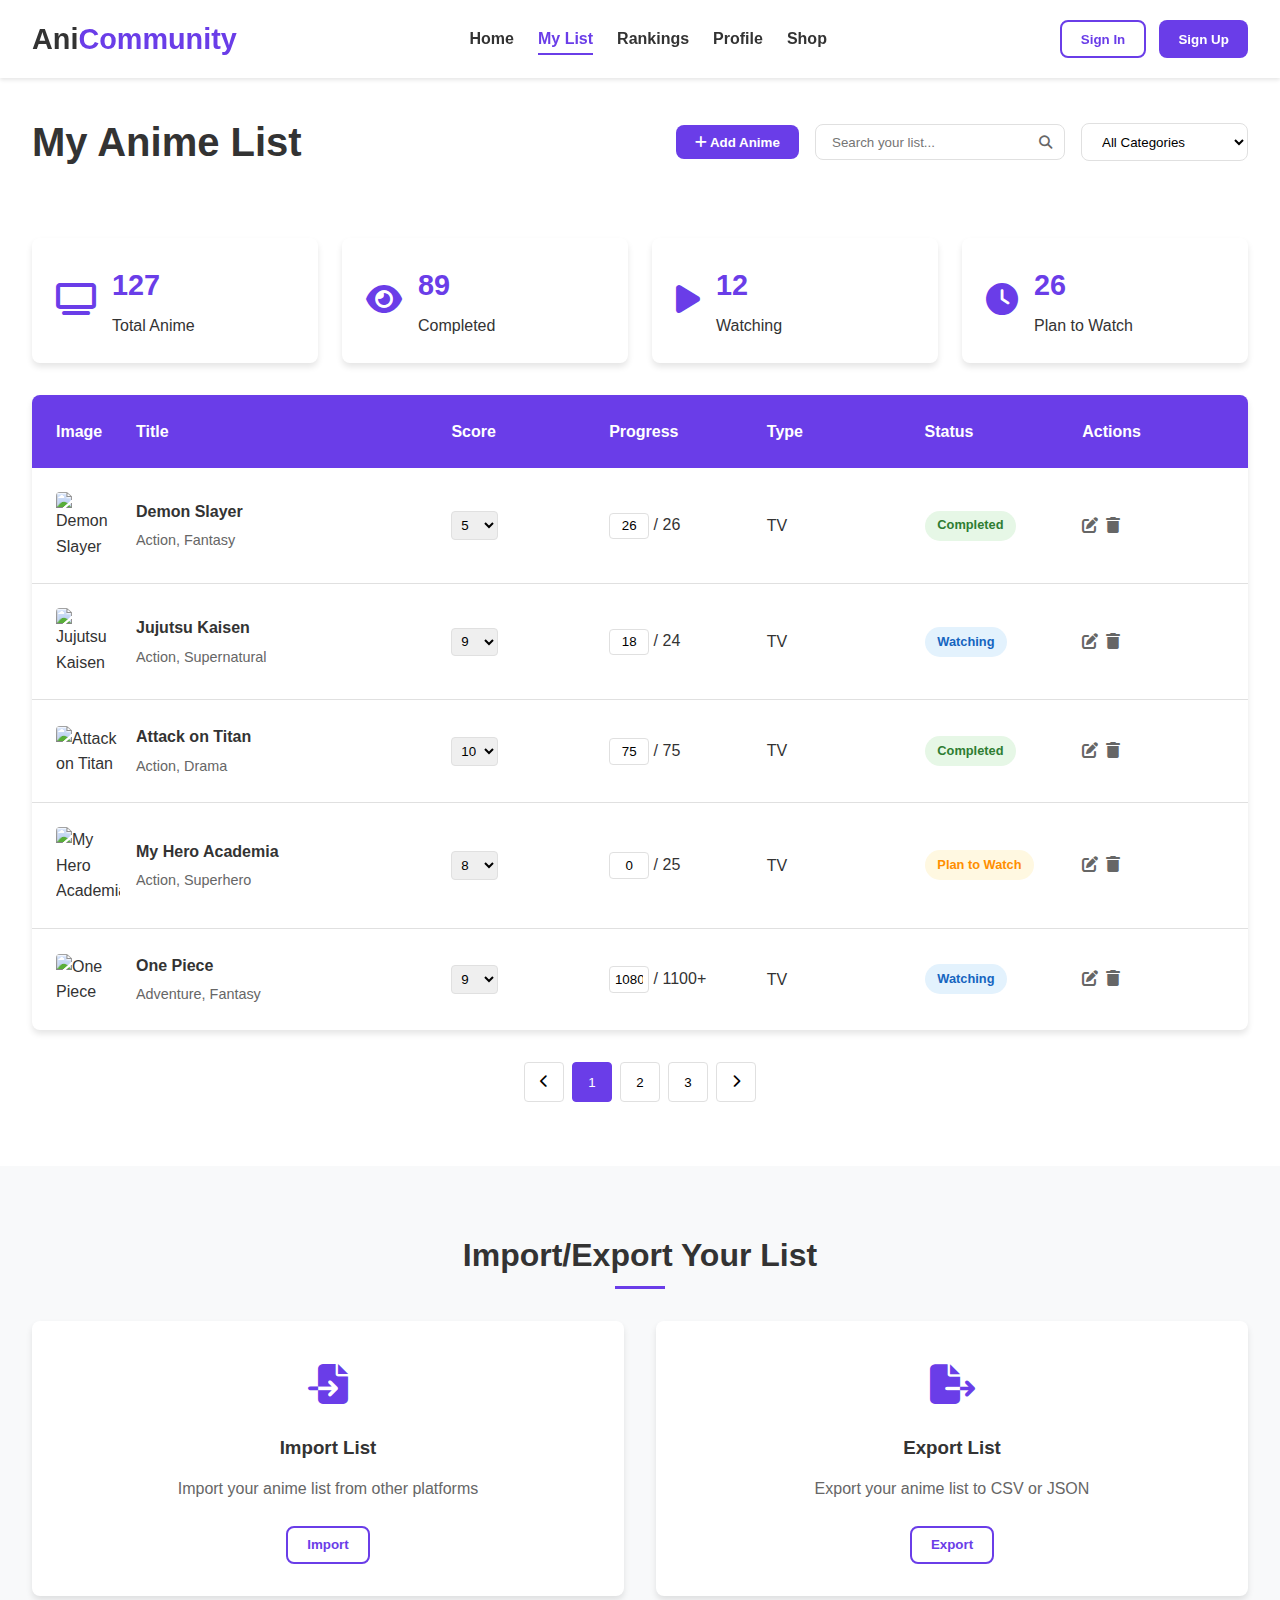
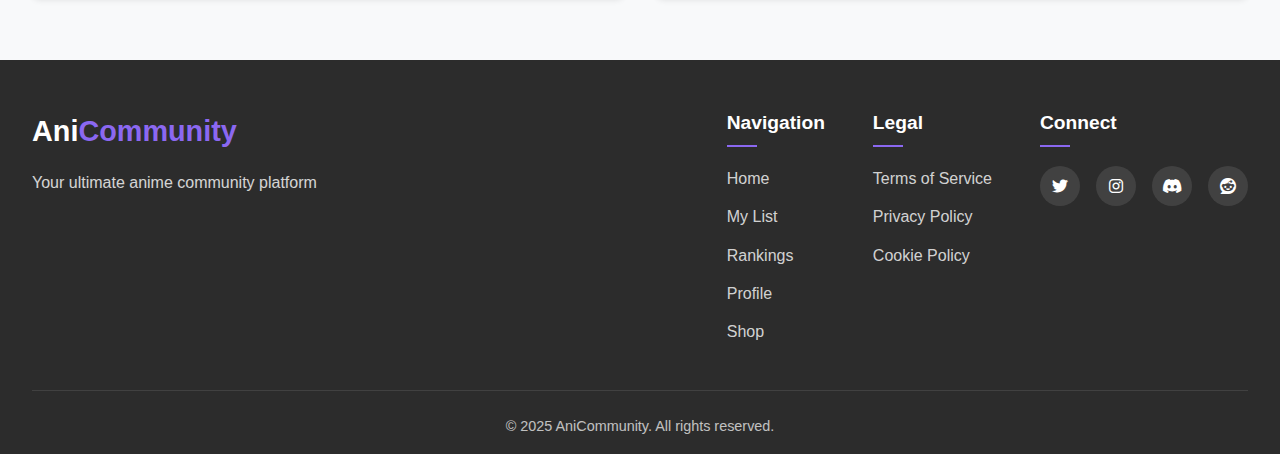
==== anime-list.html @ d1ea07e0 "Init" ====
<!DOCTYPE html>
<html lang="en">
<head>
    <meta charset="UTF-8">
    <meta name="viewport" content="width=device-width, initial-scale=1.0">
    <title>AniCommunity - My Anime List</title>
    <link rel="stylesheet" href="css/styles.css">
    <link rel="stylesheet" href="https://cdnjs.cloudflare.com/ajax/libs/font-awesome/6.4.0/css/all.min.css">
</head>
<body>
    <header>
        <nav class="navbar">
            <div class="logo">
                <h1>Ani<span>Community</span></h1>
            </div>
            <ul class="nav-links">
                <li><a href="index.html">Home</a></li>
                <li><a href="anime-list.html" class="active">My List</a></li>
                <li><a href="rankings.html">Rankings</a></li>
                <li><a href="profile.html">Profile</a></li>
                <li><a href="shop.html">Shop</a></li>
            </ul>
            <div class="auth-buttons">
                <button class="btn btn-secondary">Sign In</button>
                <button class="btn btn-primary">Sign Up</button>
            </div>
            <div class="hamburger">
                <span></span>
                <span></span>
                <span></span>
            </div>
        </nav>
    </header>

    <main>
        <section class="list-header">
            <h1>My Anime List</h1>
            <div class="list-actions">
                <button class="btn btn-primary"><i class="fas fa-plus"></i> Add Anime</button>
                <div class="search-container">
                    <input type="text" placeholder="Search your list...">
                    <button class="search-btn"><i class="fas fa-search"></i></button>
                </div>
                <div class="filter-container">
                    <select>
                        <option value="all">All Categories</option>
                        <option value="watching">Currently Watching</option>
                        <option value="completed">Completed</option>
                        <option value="on-hold">On Hold</option>
                        <option value="dropped">Dropped</option>
                        <option value="plan">Plan to Watch</option>
                    </select>
                </div>
            </div>
        </section>

        <section class="list-stats">
            <div class="stat-card">
                <div class="stat-icon">
                    <i class="fas fa-tv"></i>
                </div>
                <div class="stat-info">
                    <h3>127</h3>
                    <p>Total Anime</p>
                </div>
            </div>
            <div class="stat-card">
                <div class="stat-icon">
                    <i class="fas fa-eye"></i>
                </div>
                <div class="stat-info">
                    <h3>89</h3>
                    <p>Completed</p>
                </div>
            </div>
            <div class="stat-card">
                <div class="stat-icon">
                    <i class="fas fa-play"></i>
                </div>
                <div class="stat-info">
                    <h3>12</h3>
                    <p>Watching</p>
                </div>
            </div>
            <div class="stat-card">
                <div class="stat-icon">
                    <i class="fas fa-clock"></i>
                </div>
                <div class="stat-info">
                    <h3>26</h3>
                    <p>Plan to Watch</p>
                </div>
            </div>
        </section>

        <section class="anime-list">
            <div class="list-table">
                <div class="list-header-row">
                    <div class="list-cell image-cell">Image</div>
                    <div class="list-cell title-cell">Title</div>
                    <div class="list-cell score-cell">Score</div>
                    <div class="list-cell progress-cell">Progress</div>
                    <div class="list-cell type-cell">Type</div>
                    <div class="list-cell status-cell">Status</div>
                    <div class="list-cell actions-cell">Actions</div>
                </div>

                <div class="list-row">
                    <div class="list-cell image-cell">
                        <img src="images/anime1.png" alt="Demon Slayer">
                    </div>
                    <div class="list-cell title-cell">
                        <h3>Demon Slayer</h3>
                        <p>Action, Fantasy</p>
                    </div>
                    <div class="list-cell score-cell">
                        <div class="rating-input">
                            <select>
                                <option value="10">10</option>
                                <option value="9">9</option>
                                <option value="8">8</option>
                                <option value="7">7</option>
                                <option value="6">6</option>
                                <option value="5" selected>5</option>
                                <option value="4">4</option>
                                <option value="3">3</option>
                                <option value="2">2</option>
                                <option value="1">1</option>
                            </select>
                        </div>
                    </div>
                    <div class="list-cell progress-cell">
                        <input type="text" value="26" class="episode-input"> / 26
                    </div>
                    <div class="list-cell type-cell">TV</div>
                    <div class="list-cell status-cell">
                        <span class="status-badge completed">Completed</span>
                    </div>
                    <div class="list-cell actions-cell">
                        <button class="btn-icon"><i class="fas fa-edit"></i></button>
                        <button class="btn-icon"><i class="fas fa-trash"></i></button>
                    </div>
                </div>

                <div class="list-row">
                    <div class="list-cell image-cell">
                        <img src="images/anime2.png" alt="Jujutsu Kaisen">
                    </div>
                    <div class="list-cell title-cell">
                        <h3>Jujutsu Kaisen</h3>
                        <p>Action, Supernatural</p>
                    </div>
                    <div class="list-cell score-cell">
                        <div class="rating-input">
                            <select>
                                <option value="10">10</option>
                                <option value="9" selected>9</option>
                                <option value="8">8</option>
                                <option value="7">7</option>
                                <option value="6">6</option>
                                <option value="5">5</option>
                                <option value="4">4</option>
                                <option value="3">3</option>
                                <option value="2">2</option>
                                <option value="1">1</option>
                            </select>
                        </div>
                    </div>
                    <div class="list-cell progress-cell">
                        <input type="text" value="18" class="episode-input"> / 24
                    </div>
                    <div class="list-cell type-cell">TV</div>
                    <div class="list-cell status-cell">
                        <span class="status-badge watching">Watching</span>
                    </div>
                    <div class="list-cell actions-cell">
                        <button class="btn-icon"><i class="fas fa-edit"></i></button>
                        <button class="btn-icon"><i class="fas fa-trash"></i></button>
                    </div>
                </div>

                <div class="list-row">
                    <div class="list-cell image-cell">
                        <img src="images/anime3.png" alt="Attack on Titan">
                    </div>
                    <div class="list-cell title-cell">
                        <h3>Attack on Titan</h3>
                        <p>Action, Drama</p>
                    </div>
                    <div class="list-cell score-cell">
                        <div class="rating-input">
                            <select>
                                <option value="10" selected>10</option>
                                <option value="9">9</option>
                                <option value="8">8</option>
                                <option value="7">7</option>
                                <option value="6">6</option>
                                <option value="5">5</option>
                                <option value="4">4</option>
                                <option value="3">3</option>
                                <option value="2">2</option>
                                <option value="1">1</option>
                            </select>
                        </div>
                    </div>
                    <div class="list-cell progress-cell">
                        <input type="text" value="75" class="episode-input"> / 75
                    </div>
                    <div class="list-cell type-cell">TV</div>
                    <div class="list-cell status-cell">
                        <span class="status-badge completed">Completed</span>
                    </div>
                    <div class="list-cell actions-cell">
                        <button class="btn-icon"><i class="fas fa-edit"></i></button>
                        <button class="btn-icon"><i class="fas fa-trash"></i></button>
                    </div>
                </div>

                <div class="list-row">
                    <div class="list-cell image-cell">
                        <img src="images/anime4.png" alt="My Hero Academia">
                    </div>
                    <div class="list-cell title-cell">
                        <h3>My Hero Academia</h3>
                        <p>Action, Superhero</p>
                    </div>
                    <div class="list-cell score-cell">
                        <div class="rating-input">
                            <select>
                                <option value="10">10</option>
                                <option value="9">9</option>
                                <option value="8" selected>8</option>
                                <option value="7">7</option>
                                <option value="6">6</option>
                                <option value="5">5</option>
                                <option value="4">4</option>
                                <option value="3">3</option>
                                <option value="2">2</option>
                                <option value="1">1</option>
                            </select>
                        </div>
                    </div>
                    <div class="list-cell progress-cell">
                        <input type="text" value="0" class="episode-input"> / 25
                    </div>
                    <div class="list-cell type-cell">TV</div>
                    <div class="list-cell status-cell">
                        <span class="status-badge plan">Plan to Watch</span>
                    </div>
                    <div class="list-cell actions-cell">
                        <button class="btn-icon"><i class="fas fa-edit"></i></button>
                        <button class="btn-icon"><i class="fas fa-trash"></i></button>
                    </div>
                </div>

                <div class="list-row">
                    <div class="list-cell image-cell">
                        <img src="images/anime5.png" alt="One Piece">
                    </div>
                    <div class="list-cell title-cell">
                        <h3>One Piece</h3>
                        <p>Adventure, Fantasy</p>
                    </div>
                    <div class="list-cell score-cell">
                        <div class="rating-input">
                            <select>
                                <option value="10">10</option>
                                <option value="9" selected>9</option>
                                <option value="8">8</option>
                                <option value="7">7</option>
                                <option value="6">6</option>
                                <option value="5">5</option>
                                <option value="4">4</option>
                                <option value="3">3</option>
                                <option value="2">2</option>
                                <option value="1">1</option>
                            </select>
                        </div>
                    </div>
                    <div class="list-cell progress-cell">
                        <input type="text" value="1080" class="episode-input"> / 1100+
                    </div>
                    <div class="list-cell type-cell">TV</div>
                    <div class="list-cell status-cell">
                        <span class="status-badge watching">Watching</span>
                    </div>
                    <div class="list-cell actions-cell">
                        <button class="btn-icon"><i class="fas fa-edit"></i></button>
                        <button class="btn-icon"><i class="fas fa-trash"></i></button>
                    </div>
                </div>
            </div>

            <div class="pagination">
                <button class="pagination-btn"><i class="fas fa-chevron-left"></i></button>
                <button class="pagination-btn active">1</button>
                <button class="pagination-btn">2</button>
                <button class="pagination-btn">3</button>
                <button class="pagination-btn"><i class="fas fa-chevron-right"></i></button>
            </div>
        </section>

        <section class="import-export">
            <h2 class="section-title">Import/Export Your List</h2>
            <div class="import-export-options">
                <div class="option-card">
                    <div class="option-icon">
                        <i class="fas fa-file-import"></i>
                    </div>
                    <h3>Import List</h3>
                    <p>Import your anime list from other platforms</p>
                    <button class="btn btn-secondary">Import</button>
                </div>
                <div class="option-card">
                    <div class="option-icon">
                        <i class="fas fa-file-export"></i>
                    </div>
                    <h3>Export List</h3>
                    <p>Export your anime list to CSV or JSON</p>
                    <button class="btn btn-secondary">Export</button>
                </div>
            </div>
        </section>
    </main>

    <footer>
        <div class="footer-content">
            <div class="footer-logo">
                <h2>Ani<span>Community</span></h2>
                <p>Your ultimate anime community platform</p>
            </div>
            <div class="footer-links">
                <div class="footer-column">
                    <h3>Navigation</h3>
                    <ul>
                        <li><a href="index.html">Home</a></li>
                        <li><a href="anime-list.html">My List</a></li>
                        <li><a href="rankings.html">Rankings</a></li>
                        <li><a href="profile.html">Profile</a></li>
                        <li><a href="shop.html">Shop</a></li>
                    </ul>
                </div>
                <div class="footer-column">
                    <h3>Legal</h3>
                    <ul>
                        <li><a href="#">Terms of Service</a></li>
                        <li><a href="#">Privacy Policy</a></li>
                        <li><a href="#">Cookie Policy</a></li>
                    </ul>
                </div>
                <div class="footer-column">
                    <h3>Connect</h3>
                    <div class="social-icons">
                        <a href="#"><i class="fab fa-twitter"></i></a>
                        <a href="#"><i class="fab fa-instagram"></i></a>
                        <a href="#"><i class="fab fa-discord"></i></a>
                        <a href="#"><i class="fab fa-reddit"></i></a>
                    </div>
                </div>
            </div>
        </div>
        <div class="footer-bottom">
            <p>&copy; 2025 AniCommunity. All rights reserved.</p>
        </div>
    </footer>

    <script>
        // Simple toggle for mobile menu
        document.querySelector('.hamburger').addEventListener('click', function() {
            document.querySelector('.nav-links').classList.toggle('active');
            this.classList.toggle('active');
        });
    </script>
</body>
</html>
---- css/styles.css ----
/* Global Styles */
:root {
  --primary-color: #6a3de8;
  --primary-light: #8b68f1;
  --primary-dark: #5429d0;
  --secondary-color: #ff6b6b;
  --secondary-light: #ff8e8e;
  --secondary-dark: #e54b4b;
  --text-color: #333333;
  --text-light: #666666;
  --background-color: #ffffff;
  --background-alt: #f8f9fa;
  --border-color: #e0e0e0;
  --success-color: #4caf50;
  --warning-color: #ff9800;
  --danger-color: #f44336;
  --box-shadow: 0 4px 6px rgba(0, 0, 0, 0.1);
  --transition: all 0.3s ease;
  --border-radius: 8px;
}

* {
  margin: 0;
  padding: 0;
  box-sizing: border-box;
}

body {
  font-family: "Segoe UI", Tahoma, Geneva, Verdana, sans-serif;
  color: var(--text-color);
  background-color: var(--background-color);
  line-height: 1.6;
}

a {
  text-decoration: none;
  color: var(--primary-color);
  transition: var(--transition);
}

a:hover {
  color: var(--primary-dark);
}

ul {
  list-style: none;
}

img {
  max-width: 100%;
  height: auto;
}

.container {
  width: 100%;
  max-width: 1200px;
  margin: 0 auto;
  padding: 0 20px;
}

.section-title {
  font-size: 2rem;
  font-weight: 700;
  text-align: center;
  margin-bottom: 2rem;
  position: relative;
  padding-bottom: 0.5rem;
}

.section-title::after {
  content: "";
  position: absolute;
  bottom: 0;
  left: 50%;
  transform: translateX(-50%);
  width: 50px;
  height: 3px;
  background-color: var(--primary-color);
}

/* Button Styles */
.btn {
  display: inline-block;
  padding: 0.6rem 1.2rem;
  border-radius: var(--border-radius);
  font-weight: 600;
  cursor: pointer;
  transition: var(--transition);
  border: none;
  outline: none;
  text-align: center;
}

.btn-primary {
  background-color: var(--primary-color);
  color: white;
}

.btn-primary:hover {
  background-color: var(--primary-dark);
}

.btn-secondary {
  background-color: transparent;
  color: var(--primary-color);
  border: 2px solid var(--primary-color);
}

.btn-secondary:hover {
  background-color: var(--primary-color);
  color: white;
}

.btn-large {
  padding: 0.8rem 1.8rem;
  font-size: 1.1rem;
}

.btn-icon {
  background: none;
  border: none;
  color: var(--text-light);
  cursor: pointer;
  font-size: 1rem;
  transition: var(--transition);
}

.btn-icon:hover {
  color: var(--primary-color);
}

/* Navbar Styles */
.navbar {
  display: flex;
  justify-content: space-between;
  align-items: center;
  padding: 1rem 2rem;
  background-color: white;
  box-shadow: 0 2px 4px rgba(0, 0, 0, 0.1);
  position: sticky;
  top: 0;
  z-index: 1000;
}

.logo h1 {
  font-size: 1.8rem;
  font-weight: 800;
  color: var(--text-color);
}

.logo span {
  color: var(--primary-color);
}

.nav-links {
  display: flex;
  gap: 1.5rem;
}

.nav-links a {
  color: var(--text-color);
  font-weight: 600;
  padding: 0.5rem 0;
  position: relative;
}

.nav-links a::after {
  content: "";
  position: absolute;
  bottom: 0;
  left: 0;
  width: 0;
  height: 2px;
  background-color: var(--primary-color);
  transition: var(--transition);
}

.nav-links a:hover::after,
.nav-links a.active::after {
  width: 100%;
}

.nav-links a.active {
  color: var(--primary-color);
}

.auth-buttons {
  display: flex;
  gap: 0.8rem;
}

.hamburger {
  display: none;
  flex-direction: column;
  cursor: pointer;
}

.hamburger span {
  width: 25px;
  height: 3px;
  background-color: var(--text-color);
  margin: 2px 0;
  transition: var(--transition);
}

/* Hero Section */
.hero {
  display: flex;
  align-items: center;
  justify-content: space-between;
  padding: 4rem 2rem;
  background: linear-gradient(135deg, #f5f7fa 0%, #e4e8f0 100%);
}

.hero-content {
  flex: 1;
  max-width: 600px;
}

.hero-content h1 {
  font-size: 3rem;
  font-weight: 800;
  margin-bottom: 1rem;
  line-height: 1.2;
}

.hero-content p {
  font-size: 1.2rem;
  margin-bottom: 2rem;
  color: var(--text-light);
}

.hero-image {
  flex: 1;
  display: flex;
  justify-content: center;
  align-items: center;
}

.hero-image img {
  max-width: 100%;
  animation: float 3s ease-in-out infinite;
}

@keyframes float {
  0% {
    transform: translateY(0px);
  }
  50% {
    transform: translateY(-10px);
  }
  100% {
    transform: translateY(0px);
  }
}

/* Features Section */
.features {
  padding: 4rem 2rem;
  background-color: var(--background-color);
}

.feature-cards {
  display: grid;
  grid-template-columns: repeat(auto-fit, minmax(250px, 1fr));
  gap: 2rem;
  margin-top: 2rem;
}

.feature-card {
  background-color: white;
  padding: 2rem;
  border-radius: var(--border-radius);
  box-shadow: var(--box-shadow);
  text-align: center;
  transition: var(--transition);
}

.feature-card:hover {
  transform: translateY(-5px);
}

.feature-icon {
  font-size: 2.5rem;
  color: var(--primary-color);
  margin-bottom: 1rem;
}

.feature-card h3 {
  font-size: 1.5rem;
  margin-bottom: 0.8rem;
}

.feature-card p {
  color: var(--text-light);
}

/* Trending Section */
.trending {
  padding: 4rem 2rem;
  background-color: var(--background-alt);
  text-align: center;
}

.anime-grid {
  display: grid;
  grid-template-columns: repeat(auto-fill, minmax(220px, 1fr));
  gap: 2rem;
  margin: 2rem 0;
}

.anime-card {
  background-color: white;
  border-radius: var(--border-radius);
  overflow: hidden;
  box-shadow: var(--box-shadow);
  transition: var(--transition);
}

.anime-card:hover {
  transform: translateY(-5px);
}

.anime-image {
  position: relative;
  height: 250px;
  overflow: hidden;
}

.anime-image img {
  width: 100%;
  height: 100%;
  object-fit: cover;
  transition: var(--transition);
}

.anime-card:hover .anime-image img {
  transform: scale(1.05);
}

.rating {
  position: absolute;
  top: 10px;
  right: 10px;
  background-color: var(--primary-color);
  color: white;
  padding: 0.3rem 0.6rem;
  border-radius: 20px;
  font-weight: 700;
  font-size: 0.9rem;
}

.anime-info {
  padding: 1rem;
}

.anime-info h3 {
  margin-bottom: 0.5rem;
  font-size: 1.2rem;
}

.anime-info p {
  color: var(--text-light);
  font-size: 0.9rem;
}

/* Premium Features Section */
.premium-features {
  display: flex;
  align-items: center;
  padding: 4rem 2rem;
  background: linear-gradient(135deg, #6a3de8 0%, #5429d0 100%);
  color: white;
}

.premium-content {
  flex: 1;
  padding-right: 2rem;
}

.premium-content h2 {
  font-size: 2.5rem;
  margin-bottom: 1rem;
}

.premium-content p {
  margin-bottom: 2rem;
  font-size: 1.1rem;
  opacity: 0.9;
}

.premium-list {
  margin-bottom: 2rem;
}

.premium-list li {
  margin-bottom: 0.8rem;
  display: flex;
  align-items: center;
}

.premium-list li i {
  margin-right: 0.8rem;
  color: var(--secondary-light);
}

.premium-image {
  flex: 1;
  display: flex;
  justify-content: center;
}

/* Testimonials Section */
.testimonials {
  padding: 4rem 2rem;
  background-color: var(--background-color);
}

.testimonial-cards {
  display: grid;
  grid-template-columns: repeat(auto-fit, minmax(300px, 1fr));
  gap: 2rem;
  margin-top: 2rem;
}

.testimonial-card {
  background-color: white;
  padding: 2rem;
  border-radius: var(--border-radius);
  box-shadow: var(--box-shadow);
  text-align: center;
}

.user-avatar {
  width: 80px;
  height: 80px;
  border-radius: 50%;
  overflow: hidden;
  margin: 0 auto 1.5rem;
  border: 3px solid var(--primary-light);
}

.user-avatar img {
  width: 100%;
  height: 100%;
  object-fit: cover;
}

.testimonial-text {
  font-style: italic;
  margin-bottom: 1rem;
  color: var(--text-color);
}

.user-name {
  font-weight: 700;
  color: var(--primary-color);
}

/* Footer Styles */
footer {
  background-color: #2c2c2c;
  color: white;
  padding: 3rem 2rem 1rem;
}

.footer-content {
  display: flex;
  flex-wrap: wrap;
  justify-content: space-between;
  margin-bottom: 2rem;
}

.footer-logo h2 {
  font-size: 1.8rem;
  margin-bottom: 1rem;
}

.footer-logo span {
  color: var(--primary-light);
}

.footer-logo p {
  opacity: 0.8;
}

.footer-links {
  display: flex;
  flex-wrap: wrap;
  gap: 3rem;
}

.footer-column h3 {
  margin-bottom: 1.2rem;
  font-size: 1.2rem;
  position: relative;
  padding-bottom: 0.5rem;
}

.footer-column h3::after {
  content: "";
  position: absolute;
  bottom: 0;
  left: 0;
  width: 30px;
  height: 2px;
  background-color: var(--primary-light);
}

.footer-column ul li {
  margin-bottom: 0.8rem;
}

.footer-column ul li a {
  color: rgba(255, 255, 255, 0.8);
  transition: var(--transition);
}

.footer-column ul li a:hover {
  color: var(--primary-light);
}

.social-icons {
  display: flex;
  gap: 1rem;
}

.social-icons a {
  display: flex;
  align-items: center;
  justify-content: center;
  width: 40px;
  height: 40px;
  border-radius: 50%;
  background-color: rgba(255, 255, 255, 0.1);
  color: white;
  transition: var(--transition);
}

.social-icons a:hover {
  background-color: var(--primary-color);
  transform: translateY(-3px);
}

.footer-bottom {
  text-align: center;
  padding-top: 1.5rem;
  border-top: 1px solid rgba(255, 255, 255, 0.1);
}

.footer-bottom p {
  opacity: 0.7;
  font-size: 0.9rem;
}

/* Profile Page Styles */
.profile-header {
  margin-bottom: 2rem;
}

.profile-banner {
  position: relative;
  height: 200px;
  overflow: hidden;
  border-radius: var(--border-radius) var(--border-radius) 0 0;
}

.profile-banner img {
  width: 100%;
  height: 100%;
  object-fit: cover;
}

.edit-banner {
  position: absolute;
  bottom: 10px;
  right: 10px;
  background-color: rgba(0, 0, 0, 0.5);
  color: white;
  border: none;
  border-radius: 50%;
  width: 40px;
  height: 40px;
  display: flex;
  align-items: center;
  justify-content: center;
  cursor: pointer;
  transition: var(--transition);
}

.edit-banner:hover {
  background-color: var(--primary-color);
}

.profile-info {
  display: flex;
  flex-wrap: wrap;
  padding: 1.5rem;
  background-color: white;
  border-radius: 0 0 var(--border-radius) var(--border-radius);
  box-shadow: var(--box-shadow);
  position: relative;
}

.profile-avatar {
  position: relative;
  width: 150px;
  height: 150px;
  border-radius: 50%;
  overflow: hidden;
  border: 5px solid white;
  margin-top: -75px;
  background-color: white;
}

.profile-avatar img {
  width: 100%;
  height: 100%;
  object-fit: cover;
}

.edit-avatar {
  position: absolute;
  bottom: 5px;
  right: 5px;
  background-color: rgba(0, 0, 0, 0.5);
  color: white;
  border: none;
  border-radius: 50%;
  width: 30px;
  height: 30px;
  display: flex;
  align-items: center;
  justify-content: center;
  cursor: pointer;
  transition: var(--transition);
}

.edit-avatar:hover {
  background-color: var(--primary-color);
}

.profile-details {
  flex: 1;
  padding-left: 2rem;
}

.profile-details h1 {
  font-size: 2rem;
  margin-bottom: 0.3rem;
}

.username {
  color: var(--text-light);
  margin-bottom: 1rem;
}

.bio {
  margin-bottom: 1.5rem;
  max-width: 600px;
}

.profile-stats {
  display: flex;
  gap: 2rem;
}

.stat {
  text-align: center;
}

.stat-value {
  font-size: 1.5rem;
  font-weight: 700;
  color: var(--primary-color);
  display: block;
}

.stat-label {
  font-size: 0.9rem;
  color: var(--text-light);
}

.profile-actions {
  display: flex;
  gap: 1rem;
  margin-left: auto;
  align-self: flex-start;
}

.profile-content {
  margin-bottom: 3rem;
}

.profile-tabs {
  display: flex;
  flex-wrap: wrap;
  gap: 1rem;
  margin-bottom: 2rem;
  border-bottom: 1px solid var(--border-color);
  padding-bottom: 1rem;
}

.tab-btn {
  background: none;
  border: none;
  padding: 0.5rem 1rem;
  font-size: 1rem;
  font-weight: 600;
  color: var(--text-light);
  cursor: pointer;
  transition: var(--transition);
  position: relative;
}

.tab-btn::after {
  content: "";
  position: absolute;
  bottom: -1rem;
  left: 0;
  width: 0;
  height: 3px;
  background-color: var(--primary-color);
  transition: var(--transition);
}

.tab-btn:hover {
  color: var(--primary-color);
}

.tab-btn.active {
  color: var(--primary-color);
}

.tab-btn.active::after {
  width: 100%;
}

.tab-content {
  display: none;
}

.tab-content.active {
  display: block;
}

.tab-title {
  font-size: 1.5rem;
  margin-bottom: 1.5rem;
}

.premium-prompt {
  background-color: #f8f4ff;
  border: 1px dashed var(--primary-color);
  padding: 1.5rem;
  border-radius: var(--border-radius);
  text-align: center;
  margin-top: 2rem;
}

.premium-prompt p {
  margin-bottom: 1rem;
  color: var(--primary-dark);
}

.premium-prompt i {
  margin-right: 0.5rem;
}

.customization-preview {
  padding: 4rem 2rem;
  background-color: var(--background-alt);
}

.customization-options {
  display: grid;
  grid-template-columns: repeat(auto-fit, minmax(250px, 1fr));
  gap: 2rem;
  margin-top: 2rem;
}

.customization-card {
  background-color: white;
  border-radius: var(--border-radius);
  overflow: hidden;
  box-shadow: var(--box-shadow);
  transition: var(--transition);
}

.customization-card:hover {
  transform: translateY(-5px);
}

.customization-card img {
  width: 100%;
  height: 180px;
  object-fit: cover;
}

.customization-card h3 {
  padding: 1rem 1rem 0.5rem;
  font-size: 1.2rem;
}

.customization-card p {
  padding: 0 1rem 1rem;
  color: var(--text-light);
}

.customization-card button {
  margin: 0 1rem 1rem;
}

/* Anime List Page Styles */
.list-header {
  display: flex;
  flex-wrap: wrap;
  justify-content: space-between;
  align-items: center;
  margin-bottom: 2rem;
  padding: 2rem;
}

.list-header h1 {
  font-size: 2.5rem;
}

.list-actions {
  display: flex;
  flex-wrap: wrap;
  gap: 1rem;
  align-items: center;
}

.search-container {
  position: relative;
}

.search-container input {
  padding: 0.6rem 1rem;
  padding-right: 2.5rem;
  border: 1px solid var(--border-color);
  border-radius: var(--border-radius);
  width: 250px;
}

.search-btn {
  position: absolute;
  right: 0;
  top: 0;
  height: 100%;
  width: 40px;
  background: none;
  border: none;
  color: var(--text-light);
  cursor: pointer;
}

.filter-container select {
  padding: 0.6rem 1rem;
  border: 1px solid var(--border-color);
  border-radius: var(--border-radius);
  background-color: white;
}

.list-stats {
  display: grid;
  grid-template-columns: repeat(auto-fit, minmax(200px, 1fr));
  gap: 1.5rem;
  margin-bottom: 2rem;
  padding: 0 2rem;
}

.stat-card {
  display: flex;
  align-items: center;
  background-color: white;
  padding: 1.5rem;
  border-radius: var(--border-radius);
  box-shadow: var(--box-shadow);
}

.stat-icon {
  font-size: 2rem;
  color: var(--primary-color);
  margin-right: 1rem;
}

.stat-info h3 {
  font-size: 1.8rem;
  margin-bottom: 0.3rem;
  color: var(--primary-color);
}

.anime-list {
  padding: 0 2rem 4rem;
}

.list-table {
  background-color: white;
  border-radius: var(--border-radius);
  overflow: hidden;
  box-shadow: var(--box-shadow);
  margin-bottom: 2rem;
}

.list-header-row {
  display: grid;
  grid-template-columns: 80px 2fr 1fr 1fr 1fr 1fr 1fr;
  padding: 1rem;
  background-color: var(--primary-color);
  color: white;
  font-weight: 600;
}

.list-row {
  display: grid;
  grid-template-columns: 80px 2fr 1fr 1fr 1fr 1fr 1fr;
  padding: 1rem;
  align-items: center;
  border-bottom: 1px solid var(--border-color);
}

.list-row:last-child {
  border-bottom: none;
}

.list-cell {
  padding: 0.5rem;
}

.image-cell img {
  width: 60px;
  height: 80px;
  object-fit: cover;
  border-radius: 4px;
}

.title-cell h3 {
  font-size: 1rem;
  margin-bottom: 0.3rem;
}

.title-cell p {
  font-size: 0.9rem;
  color: var(--text-light);
}

.rating-input select {
  padding: 0.3rem;
  border: 1px solid var(--border-color);
  border-radius: 4px;
}

.episode-input {
  width: 40px;
  padding: 0.3rem;
  text-align: center;
  border: 1px solid var(--border-color);
  border-radius: 4px;
}

.status-badge {
  display: inline-block;
  padding: 0.3rem 0.8rem;
  border-radius: 20px;
  font-size: 0.8rem;
  font-weight: 600;
}

.status-badge.completed {
  background-color: #e6f7e6;
  color: #2e7d32;
}

.status-badge.watching {
  background-color: #e3f2fd;
  color: #1565c0;
}

.status-badge.plan {
  background-color: #fff8e1;
  color: #ff8f00;
}

.actions-cell {
  display: flex;
  gap: 0.5rem;
}

.pagination {
  display: flex;
  justify-content: center;
  gap: 0.5rem;
  margin-top: 2rem;
}

.pagination-btn {
  width: 40px;
  height: 40px;
  display: flex;
  align-items: center;
  justify-content: center;
  border: 1px solid var(--border-color);
  background-color: white;
  border-radius: 4px;
  cursor: pointer;
  transition: var(--transition);
}

.pagination-btn:hover {
  border-color: var(--primary-color);
  color: var(--primary-color);
}

.pagination-btn.active {
  background-color: var(--primary-color);
  color: white;
  border-color: var(--primary-color);
}

.import-export {
  padding: 4rem 2rem;
  background-color: var(--background-alt);
}

.import-export-options {
  display: grid;
  grid-template-columns: repeat(auto-fit, minmax(300px, 1fr));
  gap: 2rem;
  margin-top: 2rem;
}

.option-card {
  background-color: white;
  padding: 2rem;
  border-radius: var(--border-radius);
  box-shadow: var(--box-shadow);
  text-align: center;
}

.option-icon {
  font-size: 2.5rem;
  color: var(--primary-color);
  margin-bottom: 1rem;
}

.option-card h3 {
  margin-bottom: 0.8rem;
}

.option-card p {
  margin-bottom: 1.5rem;
  color: var(--text-light);
}

/* Rankings Page Styles */
.rankings-header {
  text-align: center;
  padding: 2rem;
  margin-bottom: 1rem;
}

.rankings-header h1 {
  font-size: 2.5rem;
  margin-bottom: 1.5rem;
}

.rankings-tabs {
  display: flex;
  flex-wrap: wrap;
  justify-content: center;
  gap: 1rem;
}

.rankings-filters {
  display: flex;
  flex-wrap: wrap;
  justify-content: center;
  gap: 1rem;
  padding: 1rem 2rem;
  margin-bottom: 2rem;
  background-color: var(--background-alt);
  border-radius: var(--border-radius);
}

.filter-group {
  display: flex;
  align-items: center;
  gap: 0.5rem;
}

.filter-group label {
  font-weight: 600;
}

.filter-group select {
  padding: 0.6rem 1rem;
  border: 1px solid var(--border-color);
  border-radius: var(--border-radius);
  background-color: white;
}

.rankings-list {
  padding: 0 2rem 4rem;
}

.rankings-table {
  background-color: white;
  border-radius: var(--border-radius);
  overflow: hidden;
  box-shadow: var(--box-shadow);
  margin-bottom: 2rem;
}

.rankings-header-row {
  display: grid;
  grid-template-columns: 60px 80px 2fr 1fr 1fr 1fr 1fr;
  padding: 1rem;
  background-color: var(--primary-color);
  color: white;
  font-weight: 600;
}

.rankings-row {
  display: grid;
  grid-template-columns: 60px 80px 2fr 1fr 1fr 1fr 1fr;
  padding: 1rem;
  align-items: center;
  border-bottom: 1px solid var(--border-color);
}

.rankings-row:last-child {
  border-bottom: none;
}

.rankings-cell {
  padding: 0.5rem;
}

.rank-cell {
  text-align: center;
}

.rank {
  display: inline-flex;
  align-items: center;
  justify-content: center;
  width: 30px;
  height: 30px;
  background-color: var(--background-alt);
  border-radius: 50%;
  font-weight: 700;
}

.rankings-row:nth-child(1) .rank {
  background-color: gold;
  color: #333;
}

.rankings-row:nth-child(2) .rank {
  background-color: silver;
  color: #333;
}

.rankings-row:nth-child(3) .rank {
  background-color: #cd7f32;
  color: white;
}

.score {
  font-size: 1.2rem;
  font-weight: 700;
  color: var(--primary-color);
  margin-bottom: 0.3rem;
}

.score-stars {
  color: #ffc107;
}

.ranking-insights {
  padding: 4rem 2rem;
  background-color: var(--background-alt);
}

.insights-cards {
  display: grid;
  grid-template-columns: repeat(auto-fit, minmax(300px, 1fr));
  gap: 2rem;
  margin-top: 2rem;
}

.insight-card {
  background-color: white;
  padding: 2rem;
  border-radius: var(--border-radius);
  box-shadow: var(--box-shadow);
  text-align: center;
}

.insight-icon {
  font-size: 2.5rem;
  color: var(--primary-color);
  margin-bottom: 1rem;
}

.insight-card h3 {
  margin-bottom: 0.8rem;
}

.insight-card p {
  color: var(--text-light);
}

/* Shop Page Styles */
.shop-header {
  text-align: center;
  padding: 4rem 2rem;
  background: linear-gradient(135deg, #6a3de8 0%, #5429d0 100%);
  color: white;
  margin-bottom: 2rem;
}

.shop-header h1 {
  font-size: 2.5rem;
  margin-bottom: 1rem;
}

.shop-categories {
  display: flex;
  justify-content: center;
  margin-bottom: 2rem;
}

.category-tabs {
  display: flex;
  flex-wrap: wrap;
  gap: 1rem;
  justify-content: center;
}

.shop-items {
  padding: 0 2rem 4rem;
}

.shop-grid {
  display: grid;
  grid-template-columns: repeat(auto-fill, minmax(280px, 1fr));
  gap: 2rem;
  margin-bottom: 2rem;
}

.shop-item {
  background-color: white;
  border-radius: var(--border-radius);
  overflow: hidden;
  box-shadow: var(--box-shadow);
  transition: var(--transition);
}

.shop-item:hover {
  transform: translateY(-5px);
}

.item-image {
  position: relative;
  height: 200px;
  overflow: hidden;
}

.item-image img {
  width: 100%;
  height: 100%;
  object-fit: cover;
}

.item-tag {
  position: absolute;
  top: 10px;
  left: 10px;
  background-color: var(--secondary-color);
  color: white;
  padding: 0.3rem 0.8rem;
  border-radius: 20px;
  font-size: 0.8rem;
  font-weight: 600;
}

.item-tag.limited {
  background-color: var(--warning-color);
}

.item-tag.exclusive {
  background-color: var(--primary-color);
}

.item-info {
  padding: 1.5rem;
}

.item-info h3 {
  margin-bottom: 0.5rem;
}

.item-info p {
  color: var(--text-light);
  margin-bottom: 1rem;
}

.item-price {
  font-weight: 700;
  font-size: 1.2rem;
  color: var(--primary-color);
  margin-bottom: 1rem;
}

.premium-membership {
  padding: 0 2rem 4rem;
}

.premium-card {
  background-color: white;
  border-radius: var(--border-radius);
  box-shadow: var(--box-shadow);
  padding: 2rem;
  max-width: 600px;
  margin: 0 auto;
  position: relative;
  overflow: hidden;
}

.premium-card::before {
  content: "";
  position: absolute;
  top: 0;
  right: 0;
  width: 150px;
  height: 150px;
  background-color: var(--primary-light);
  opacity: 0.1;
  border-radius: 0 0 0 100%;
}

.premium-header {
  display: flex;
  justify-content: space-between;
  align-items: center;
  margin-bottom: 1.5rem;
}

.premium-badge {
  background-color: var(--secondary-color);
  color: white;
  padding: 0.3rem 0.8rem;
  border-radius: 20px;
  font-size: 0.8rem;
  font-weight: 600;
}

.premium-price {
  margin-bottom: 2rem;
}

.price {
  font-size: 2.5rem;
  font-weight: 700;
  color: var(--primary-color);
}

.period {
  color: var(--text-light);
}

.premium-features {
  margin-bottom: 2rem;
}

.premium-features li {
  margin-bottom: 1rem;
  display: flex;
  align-items: center;
}

.premium-features li i {
  color: var(--success-color);
  margin-right: 1rem;
}

.points-packages {
  padding: 4rem 2rem;
  background-color: var(--background-alt);
}

.points-cards {
  display: grid;
  grid-template-columns: repeat(auto-fit, minmax(200px, 1fr));
  gap: 2rem;
  margin-top: 2rem;
}

.points-card {
  background-color: white;
  padding: 2rem;
  border-radius: var(--border-radius);
  box-shadow: var(--box-shadow);
  text-align: center;
  position: relative;
  transition: var(--transition);
}

.points-card:hover {
  transform: translateY(-5px);
}

.points-amount {
  font-size: 2rem;
  font-weight: 700;
  color: var(--primary-color);
  margin-bottom: 0.5rem;
}

.points-price {
  font-size: 1.5rem;
  margin-bottom: 1.5rem;
}

.points-bonus {
  position: absolute;
  top: 10px;
  right: 10px;
  background-color: var(--secondary-color);
  color: white;
  padding: 0.3rem 0.8rem;
  border-radius: 20px;
  font-size: 0.8rem;
  font-weight: 600;
}

/* User Rating on Profile */
.user-rating {
  position: absolute;
  top: 10px;
  right: 10px;
  background-color: var(--secondary-color);
  color: white;
  padding: 0.3rem 0.6rem;
  border-radius: 20px;
  font-weight: 700;
  font-size: 0.9rem;
}

/* Responsive Styles */
@media (max-width: 1024px) {
  .hero {
    flex-direction: column;
    text-align: center;
    gap: 2rem;
  }

  .hero-content {
    max-width: 100%;
  }

  .premium-features {
    flex-direction: column;
    text-align: center;
  }

  .premium-content {
    padding-right: 0;
    margin-bottom: 2rem;
  }

  .profile-info {
    flex-direction: column;
    align-items: center;
    text-align: center;
  }

  .profile-details {
    padding-left: 0;
    margin-top: 1.5rem;
  }

  .profile-stats {
    justify-content: center;
  }

  .profile-actions {
    margin: 1.5rem 0 0;
  }

  .list-header-row,
  .list-row {
    grid-template-columns: 80px 2fr 1fr 1fr 1fr;
  }

  .type-cell,
  .actions-cell {
    display: none;
  }

  .rankings-header-row,
  .rankings-row {
    grid-template-columns: 60px 80px 2fr 1fr 1fr;
  }

  .votes-cell,
  .actions-cell {
    display: none;
  }
}

@media (max-width: 768px) {
  .navbar {
    position: relative;
  }

  .nav-links {
    position: absolute;
    top: 100%;
    left: 0;
    width: 100%;
    flex-direction: column;
    background-color: white;
    padding: 1rem 0;
    box-shadow: 0 4px 6px rgba(0, 0, 0, 0.1);
    display: none;
    z-index: 1000;
  }

  .nav-links.active {
    display: flex;
  }

  .hamburger {
    display: flex;
  }

  .hamburger.active span:nth-child(1) {
    transform: rotate(45deg) translate(5px, 5px);
  }

  .hamburger.active span:nth-child(2) {
    opacity: 0;
  }

  .hamburger.active span:nth-child(3) {
    transform: rotate(-45deg) translate(5px, -5px);
  }

  .auth-buttons {
    display: none;
  }

  .feature-cards,
  .anime-grid,
  .testimonial-cards {
    grid-template-columns: 1fr;
  }

  .footer-content {
    flex-direction: column;
    gap: 2rem;
  }

  .footer-links {
    flex-direction: column;
    gap: 2rem;
  }

  .list-header {
    flex-direction: column;
    align-items: flex-start;
    gap: 1rem;
  }

  .list-actions {
    width: 100%;
  }

  .search-container input {
    width: 100%;
  }

  .list-header-row,
  .list-row {
    grid-template-columns: 80px 2fr 1fr;
  }

  .score-cell,
  .progress-cell,
  .type-cell,
  .actions-cell {
    display: none;
  }

  .rankings-header-row,
  .rankings-row {
    grid-template-columns: 60px 2fr 1fr;
  }

  .image-cell,
  .votes-cell,
  .type-cell,
  .actions-cell {
    display: none;
  }
}

@media (max-width: 480px) {
  .hero-content h1 {
    font-size: 2rem;
  }

  .section-title {
    font-size: 1.5rem;
  }

  .premium-content h2 {
    font-size: 1.8rem;
  }

  .profile-avatar {
    width: 120px;
    height: 120px;
    margin-top: -60px;
  }

  .profile-details h1 {
    font-size: 1.5rem;
  }

  .profile-tabs {
    flex-direction: column;
  }

  .tab-btn::after {
    bottom: 0;
  }

  .list-stats {
    grid-template-columns: 1fr;
  }

  .rankings-filters {
    flex-direction: column;
    align-items: stretch;
  }

  .filter-group {
    flex-direction: column;
    align-items: flex-start;
  }

  .filter-group select {
    width: 100%;
  }
}
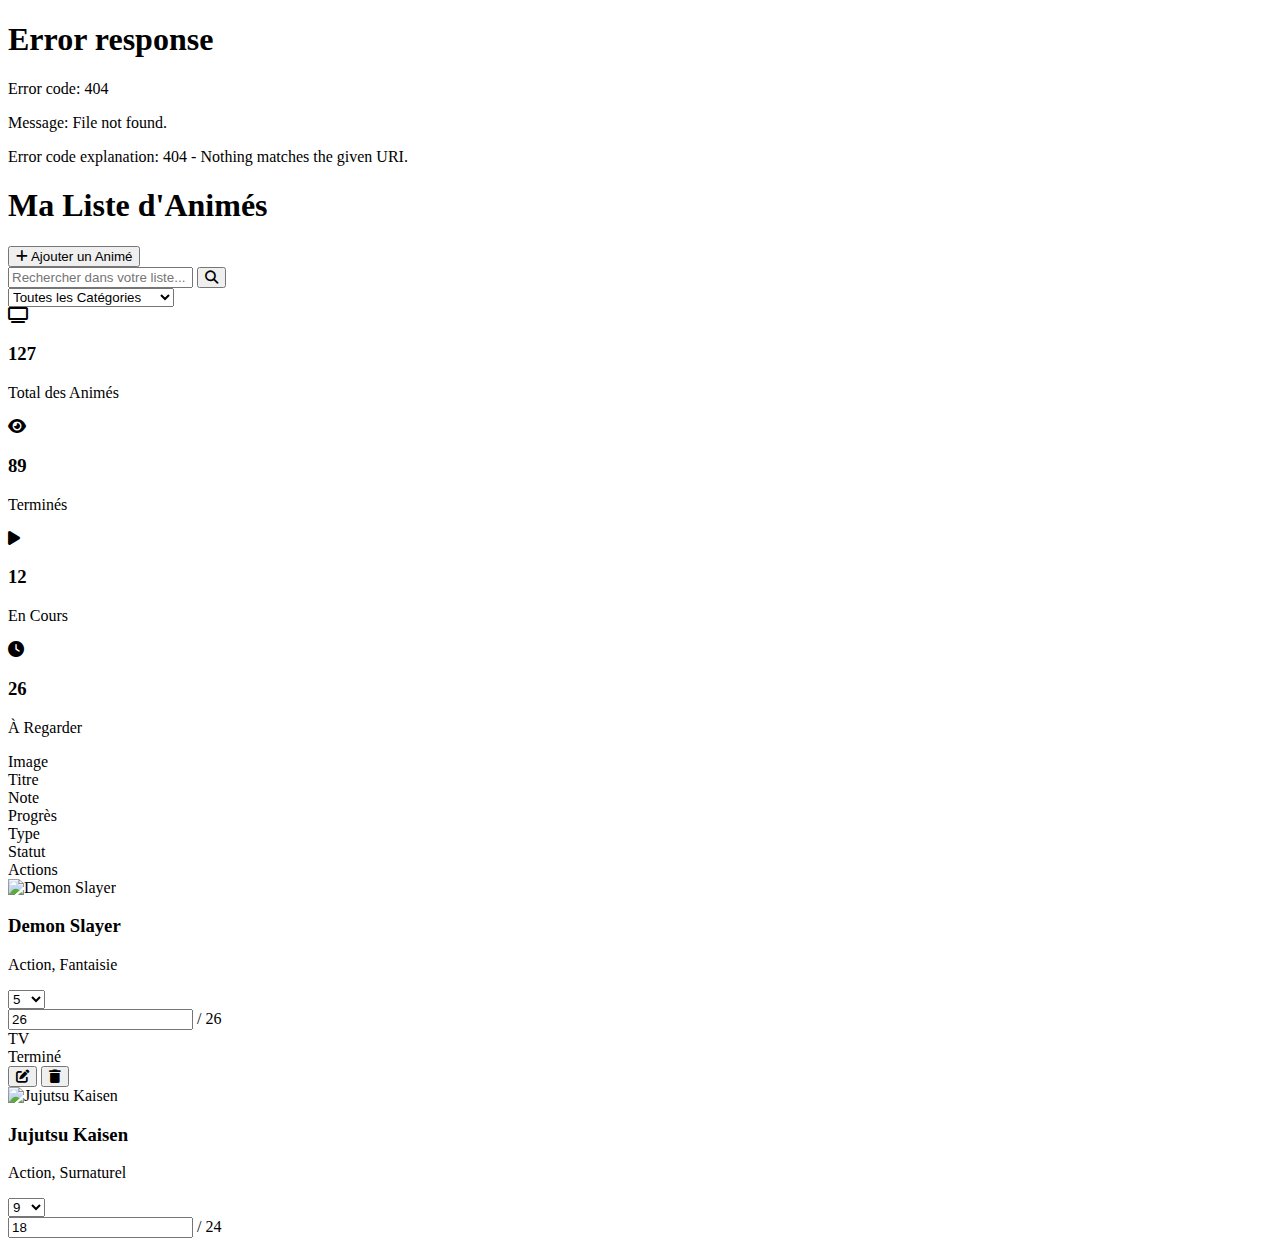
==== commit 1d143680: "Traduction du site et mise en place de la navbar" ====
--- a/anime-list.html
+++ b/anime-list.html
@@ -1,376 +1,163 @@
 <!DOCTYPE html>
-<html lang="en">
+<html lang="fr">
 <head>
     <meta charset="UTF-8">
     <meta name="viewport" content="width=device-width, initial-scale=1.0">
-    <title>AniCommunity - My Anime List</title>
-    <link rel="stylesheet" href="css/styles.css">
+    <title>AniCommunauté - Ma Liste d'Animés</title>
+    <link rel="stylesheet" href="css/common.css">
+    <link rel="stylesheet" href="css/anime-list.css">
     <link rel="stylesheet" href="https://cdnjs.cloudflare.com/ajax/libs/font-awesome/6.4.0/css/all.min.css">
 </head>
 <body>
-    <header>
-        <nav class="navbar">
-            <div class="logo">
-                <h1>Ani<span>Community</span></h1>
+<header>
+    <nav>
+        <div id="navbar"></div>
+        <script>
+            fetch('navbar.html')
+                .then(response => response.text())
+                .then(data => document.getElementById('navbar').innerHTML = data);
+        </script>
+        <div class="hamburger">
+            <span></span>
+            <span></span>
+            <span></span>
+        </div>
+    </nav>
+</header>
+
+<main>
+    <section class="list-header">
+        <h1>Ma Liste d'Animés</h1>
+        <div class="list-actions">
+            <button class="btn btn-primary"><i class="fas fa-plus"></i> Ajouter un Animé</button>
+            <div class="search-container">
+                <input type="text" placeholder="Rechercher dans votre liste...">
+                <button class="search-btn"><i class="fas fa-search"></i></button>
             </div>
-            <ul class="nav-links">
-                <li><a href="index.html">Home</a></li>
-                <li><a href="anime-list.html" class="active">My List</a></li>
-                <li><a href="rankings.html">Rankings</a></li>
-                <li><a href="profile.html">Profile</a></li>
-                <li><a href="shop.html">Shop</a></li>
-            </ul>
-            <div class="auth-buttons">
-                <button class="btn btn-secondary">Sign In</button>
-                <button class="btn btn-primary">Sign Up</button>
+            <div class="filter-container">
+                <select>
+                    <option value="all">Toutes les Catégories</option>
+                    <option value="watching">En Cours de Visionnage</option>
+                    <option value="completed">Terminé</option>
+                    <option value="on-hold">En Pause</option>
+                    <option value="dropped">Abandonné</option>
+                    <option value="plan">À Regarder</option>
+                </select>
             </div>
-            <div class="hamburger">
-                <span></span>
-                <span></span>
-                <span></span>
+        </div>
+    </section>
+
+    <section class="list-stats">
+        <div class="stat-card">
+            <div class="stat-icon">
+                <i class="fas fa-tv"></i>
             </div>
-        </nav>
-    </header>
+            <div class="stat-info">
+                <h3>127</h3>
+                <p>Total des Animés</p>
+            </div>
+        </div>
+        <div class="stat-card">
+            <div class="stat-icon">
+                <i class="fas fa-eye"></i>
+            </div>
+            <div class="stat-info">
+                <h3>89</h3>
+                <p>Terminés</p>
+            </div>
+        </div>
+        <div class="stat-card">
+            <div class="stat-icon">
+                <i class="fas fa-play"></i>
+            </div>
+            <div class="stat-info">
+                <h3>12</h3>
+                <p>En Cours</p>
+            </div>
+        </div>
+        <div class="stat-card">
+            <div class="stat-icon">
+                <i class="fas fa-clock"></i>
+            </div>
+            <div class="stat-info">
+                <h3>26</h3>
+                <p>À Regarder</p>
+            </div>
+        </div>
+    </section>
 
-    <main>
-        <section class="list-header">
-            <h1>My Anime List</h1>
-            <div class="list-actions">
-                <button class="btn btn-primary"><i class="fas fa-plus"></i> Add Anime</button>
-                <div class="search-container">
-                    <input type="text" placeholder="Search your list...">
-                    <button class="search-btn"><i class="fas fa-search"></i></button>
+    <section class="anime-list">
+        <div class="list-table">
+            <div class="list-header-row">
+                <div class="list-cell image-cell">Image</div>
+                <div class="list-cell title-cell">Titre</div>
+                <div class="list-cell score-cell">Note</div>
+                <div class="list-cell progress-cell">Progrès</div>
+                <div class="list-cell type-cell">Type</div>
+                <div class="list-cell status-cell">Statut</div>
+                <div class="list-cell actions-cell">Actions</div>
+            </div>
+
+            <div class="list-row">
+                <div class="list-cell image-cell">
+                    <img src="images/anime1.png" alt="Demon Slayer">
                 </div>
-                <div class="filter-container">
-                    <select>
-                        <option value="all">All Categories</option>
-                        <option value="watching">Currently Watching</option>
-                        <option value="completed">Completed</option>
-                        <option value="on-hold">On Hold</option>
-                        <option value="dropped">Dropped</option>
-                        <option value="plan">Plan to Watch</option>
-                    </select>
+                <div class="list-cell title-cell">
+                    <h3>Demon Slayer</h3>
+                    <p>Action, Fantaisie</p>
                 </div>
-            </div>
-        </section>
-
-        <section class="list-stats">
-            <div class="stat-card">
-                <div class="stat-icon">
-                    <i class="fas fa-tv"></i>
-                </div>
-                <div class="stat-info">
-                    <h3>127</h3>
-                    <p>Total Anime</p>
-                </div>
-            </div>
-            <div class="stat-card">
-                <div class="stat-icon">
-                    <i class="fas fa-eye"></i>
-                </div>
-                <div class="stat-info">
-                    <h3>89</h3>
-                    <p>Completed</p>
-                </div>
-            </div>
-            <div class="stat-card">
-                <div class="stat-icon">
-                    <i class="fas fa-play"></i>
-                </div>
-                <div class="stat-info">
-                    <h3>12</h3>
-                    <p>Watching</p>
-                </div>
-            </div>
-            <div class="stat-card">
-                <div class="stat-icon">
-                    <i class="fas fa-clock"></i>
-                </div>
-                <div class="stat-info">
-                    <h3>26</h3>
-                    <p>Plan to Watch</p>
-                </div>
-            </div>
-        </section>
-
-        <section class="anime-list">
-            <div class="list-table">
-                <div class="list-header-row">
-                    <div class="list-cell image-cell">Image</div>
-                    <div class="list-cell title-cell">Title</div>
-                    <div class="list-cell score-cell">Score</div>
-                    <div class="list-cell progress-cell">Progress</div>
-                    <div class="list-cell type-cell">Type</div>
-                    <div class="list-cell status-cell">Status</div>
-                    <div class="list-cell actions-cell">Actions</div>
-                </div>
-
-                <div class="list-row">
-                    <div class="list-cell image-cell">
-                        <img src="images/anime1.png" alt="Demon Slayer">
-                    </div>
-                    <div class="list-cell title-cell">
-                        <h3>Demon Slayer</h3>
-                        <p>Action, Fantasy</p>
-                    </div>
-                    <div class="list-cell score-cell">
-                        <div class="rating-input">
-                            <select>
-                                <option value="10">10</option>
-                                <option value="9">9</option>
-                                <option value="8">8</option>
-                                <option value="7">7</option>
-                                <option value="6">6</option>
-                                <option value="5" selected>5</option>
-                                <option value="4">4</option>
-                                <option value="3">3</option>
-                                <option value="2">2</option>
-                                <option value="1">1</option>
-                            </select>
-                        </div>
-                    </div>
-                    <div class="list-cell progress-cell">
-                        <input type="text" value="26" class="episode-input"> / 26
-                    </div>
-                    <div class="list-cell type-cell">TV</div>
-                    <div class="list-cell status-cell">
-                        <span class="status-badge completed">Completed</span>
-                    </div>
-                    <div class="list-cell actions-cell">
-                        <button class="btn-icon"><i class="fas fa-edit"></i></button>
-                        <button class="btn-icon"><i class="fas fa-trash"></i></button>
+                <div class="list-cell score-cell">
+                    <div class="rating-input">
+                        <select>
+                            <option value="10">10</option>
+                            <option value="9">9</option>
+                            <option value="8">8</option>
+                            <option value="7">7</option>
+                            <option value="6">6</option>
+                            <option value="5" selected>5</option>
+                            <option value="4">4</option>
+                            <option value="3">3</option>
+                            <option value="2">2</option>
+                            <option value="1">1</option>
+                        </select>
                     </div>
                 </div>
-
-                <div class="list-row">
-                    <div class="list-cell image-cell">
-                        <img src="images/anime2.png" alt="Jujutsu Kaisen">
-                    </div>
-                    <div class="list-cell title-cell">
-                        <h3>Jujutsu Kaisen</h3>
-                        <p>Action, Supernatural</p>
-                    </div>
-                    <div class="list-cell score-cell">
-                        <div class="rating-input">
-                            <select>
-                                <option value="10">10</option>
-                                <option value="9" selected>9</option>
-                                <option value="8">8</option>
-                                <option value="7">7</option>
-                                <option value="6">6</option>
-                                <option value="5">5</option>
-                                <option value="4">4</option>
-                                <option value="3">3</option>
-                                <option value="2">2</option>
-                                <option value="1">1</option>
-                            </select>
-                        </div>
-                    </div>
-                    <div class="list-cell progress-cell">
-                        <input type="text" value="18" class="episode-input"> / 24
-                    </div>
-                    <div class="list-cell type-cell">TV</div>
-                    <div class="list-cell status-cell">
-                        <span class="status-badge watching">Watching</span>
-                    </div>
-                    <div class="list-cell actions-cell">
-                        <button class="btn-icon"><i class="fas fa-edit"></i></button>
-                        <button class="btn-icon"><i class="fas fa-trash"></i></button>
-                    </div>
+                <div class="list-cell progress-cell">
+                    <input type="text" value="26" class="episode-input"> / 26
                 </div>
-
-                <div class="list-row">
-                    <div class="list-cell image-cell">
-                        <img src="images/anime3.png" alt="Attack on Titan">
-                    </div>
-                    <div class="list-cell title-cell">
-                        <h3>Attack on Titan</h3>
-                        <p>Action, Drama</p>
-                    </div>
-                    <div class="list-cell score-cell">
-                        <div class="rating-input">
-                            <select>
-                                <option value="10" selected>10</option>
-                                <option value="9">9</option>
-                                <option value="8">8</option>
-                                <option value="7">7</option>
-                                <option value="6">6</option>
-                                <option value="5">5</option>
-                                <option value="4">4</option>
-                                <option value="3">3</option>
-                                <option value="2">2</option>
-                                <option value="1">1</option>
-                            </select>
-                        </div>
-                    </div>
-                    <div class="list-cell progress-cell">
-                        <input type="text" value="75" class="episode-input"> / 75
-                    </div>
-                    <div class="list-cell type-cell">TV</div>
-                    <div class="list-cell status-cell">
-                        <span class="status-badge completed">Completed</span>
-                    </div>
-                    <div class="list-cell actions-cell">
-                        <button class="btn-icon"><i class="fas fa-edit"></i></button>
-                        <button class="btn-icon"><i class="fas fa-trash"></i></button>
-                    </div>
+                <div class="list-cell type-cell">TV</div>
+                <div class="list-cell status-cell">
+                    <span class="status-badge completed">Terminé</span>
                 </div>
-
-                <div class="list-row">
-                    <div class="list-cell image-cell">
-                        <img src="images/anime4.png" alt="My Hero Academia">
-                    </div>
-                    <div class="list-cell title-cell">
-                        <h3>My Hero Academia</h3>
-                        <p>Action, Superhero</p>
-                    </div>
-                    <div class="list-cell score-cell">
-                        <div class="rating-input">
-                            <select>
-                                <option value="10">10</option>
-                                <option value="9">9</option>
-                                <option value="8" selected>8</option>
-                                <option value="7">7</option>
-                                <option value="6">6</option>
-                                <option value="5">5</option>
-                                <option value="4">4</option>
-                                <option value="3">3</option>
-                                <option value="2">2</option>
-                                <option value="1">1</option>
-                            </select>
-                        </div>
-                    </div>
-                    <div class="list-cell progress-cell">
-                        <input type="text" value="0" class="episode-input"> / 25
-                    </div>
-                    <div class="list-cell type-cell">TV</div>
-                    <div class="list-cell status-cell">
-                        <span class="status-badge plan">Plan to Watch</span>
-                    </div>
-                    <div class="list-cell actions-cell">
-                        <button class="btn-icon"><i class="fas fa-edit"></i></button>
-                        <button class="btn-icon"><i class="fas fa-trash"></i></button>
-                    </div>
-                </div>
-
-                <div class="list-row">
-                    <div class="list-cell image-cell">
-                        <img src="images/anime5.png" alt="One Piece">
-                    </div>
-                    <div class="list-cell title-cell">
-                        <h3>One Piece</h3>
-                        <p>Adventure, Fantasy</p>
-                    </div>
-                    <div class="list-cell score-cell">
-                        <div class="rating-input">
-                            <select>
-                                <option value="10">10</option>
-                                <option value="9" selected>9</option>
-                                <option value="8">8</option>
-                                <option value="7">7</option>
-                                <option value="6">6</option>
-                                <option value="5">5</option>
-                                <option value="4">4</option>
-                                <option value="3">3</option>
-                                <option value="2">2</option>
-                                <option value="1">1</option>
-                            </select>
-                        </div>
-                    </div>
-                    <div class="list-cell progress-cell">
-                        <input type="text" value="1080" class="episode-input"> / 1100+
-                    </div>
-                    <div class="list-cell type-cell">TV</div>
-                    <div class="list-cell status-cell">
-                        <span class="status-badge watching">Watching</span>
-                    </div>
-                    <div class="list-cell actions-cell">
-                        <button class="btn-icon"><i class="fas fa-edit"></i></button>
-                        <button class="btn-icon"><i class="fas fa-trash"></i></button>
-                    </div>
+                <div class="list-cell actions-cell">
+                    <button class="btn-icon"><i class="fas fa-edit"></i></button>
+                    <button class="btn-icon"><i class="fas fa-trash"></i></button>
                 </div>
             </div>
 
-            <div class="pagination">
-                <button class="pagination-btn"><i class="fas fa-chevron-left"></i></button>
-                <button class="pagination-btn active">1</button>
-                <button class="pagination-btn">2</button>
-                <button class="pagination-btn">3</button>
-                <button class="pagination-btn"><i class="fas fa-chevron-right"></i></button>
-            </div>
-        </section>
-
-        <section class="import-export">
-            <h2 class="section-title">Import/Export Your List</h2>
-            <div class="import-export-options">
-                <div class="option-card">
-                    <div class="option-icon">
-                        <i class="fas fa-file-import"></i>
-                    </div>
-                    <h3>Import List</h3>
-                    <p>Import your anime list from other platforms</p>
-                    <button class="btn btn-secondary">Import</button>
+            <div class="list-row">
+                <div class="list-cell image-cell">
+                    <img src="images/anime2.png" alt="Jujutsu Kaisen">
                 </div>
-                <div class="option-card">
-                    <div class="option-icon">
-                        <i class="fas fa-file-export"></i>
-                    </div>
-                    <h3>Export List</h3>
-                    <p>Export your anime list to CSV or JSON</p>
-                    <button class="btn btn-secondary">Export</button>
+                <div class="list-cell title-cell">
+                    <h3>Jujutsu Kaisen</h3>
+                    <p>Action, Surnaturel</p>
                 </div>
-            </div>
-        </section>
-    </main>
-
-    <footer>
-        <div class="footer-content">
-            <div class="footer-logo">
-                <h2>Ani<span>Community</span></h2>
-                <p>Your ultimate anime community platform</p>
-            </div>
-            <div class="footer-links">
-                <div class="footer-column">
-                    <h3>Navigation</h3>
-                    <ul>
-                        <li><a href="index.html">Home</a></li>
-                        <li><a href="anime-list.html">My List</a></li>
-                        <li><a href="rankings.html">Rankings</a></li>
-                        <li><a href="profile.html">Profile</a></li>
-                        <li><a href="shop.html">Shop</a></li>
-                    </ul>
-                </div>
-                <div class="footer-column">
-                    <h3>Legal</h3>
-                    <ul>
-                        <li><a href="#">Terms of Service</a></li>
-                        <li><a href="#">Privacy Policy</a></li>
-                        <li><a href="#">Cookie Policy</a></li>
-                    </ul>
-                </div>
-                <div class="footer-column">
-                    <h3>Connect</h3>
-                    <div class="social-icons">
-                        <a href="#"><i class="fab fa-twitter"></i></a>
-                        <a href="#"><i class="fab fa-instagram"></i></a>
-                        <a href="#"><i class="fab fa-discord"></i></a>
-                        <a href="#"><i class="fab fa-reddit"></i></a>
+                <div class="list-cell score-cell">
+                    <div class="rating-input">
+                        <select>
+                            <option value="10">10</option>
+                            <option value="9" selected>9</option>
+                            <option value="8">8</option>
+                            <option value="7">7</option>
+                            <option value="6">6</option>
+                            <option value="5">5</option>
+                            <option value="4">4</option>
+                            <option value="3">3</option>
+                            <option value="2">2</option>
+                            <option value="1">1</option>
+                        </select>
                     </div>
                 </div>
-            </div>
-        </div>
-        <div class="footer-bottom">
-            <p>&copy; 2025 AniCommunity. All rights reserved.</p>
-        </div>
-    </footer>
-
-    <script>
-        // Simple toggle for mobile menu
-        document.querySelector('.hamburger').addEventListener('click', function() {
-            document.querySelector('.nav-links').classList.toggle('active');
-            this.classList.toggle('active');
-        });
-    </script>
-</body>
-</html>
-
+                <div class="list-cell progress-cell">
+                    <input type="text" value="18" class="episode-input"> / 24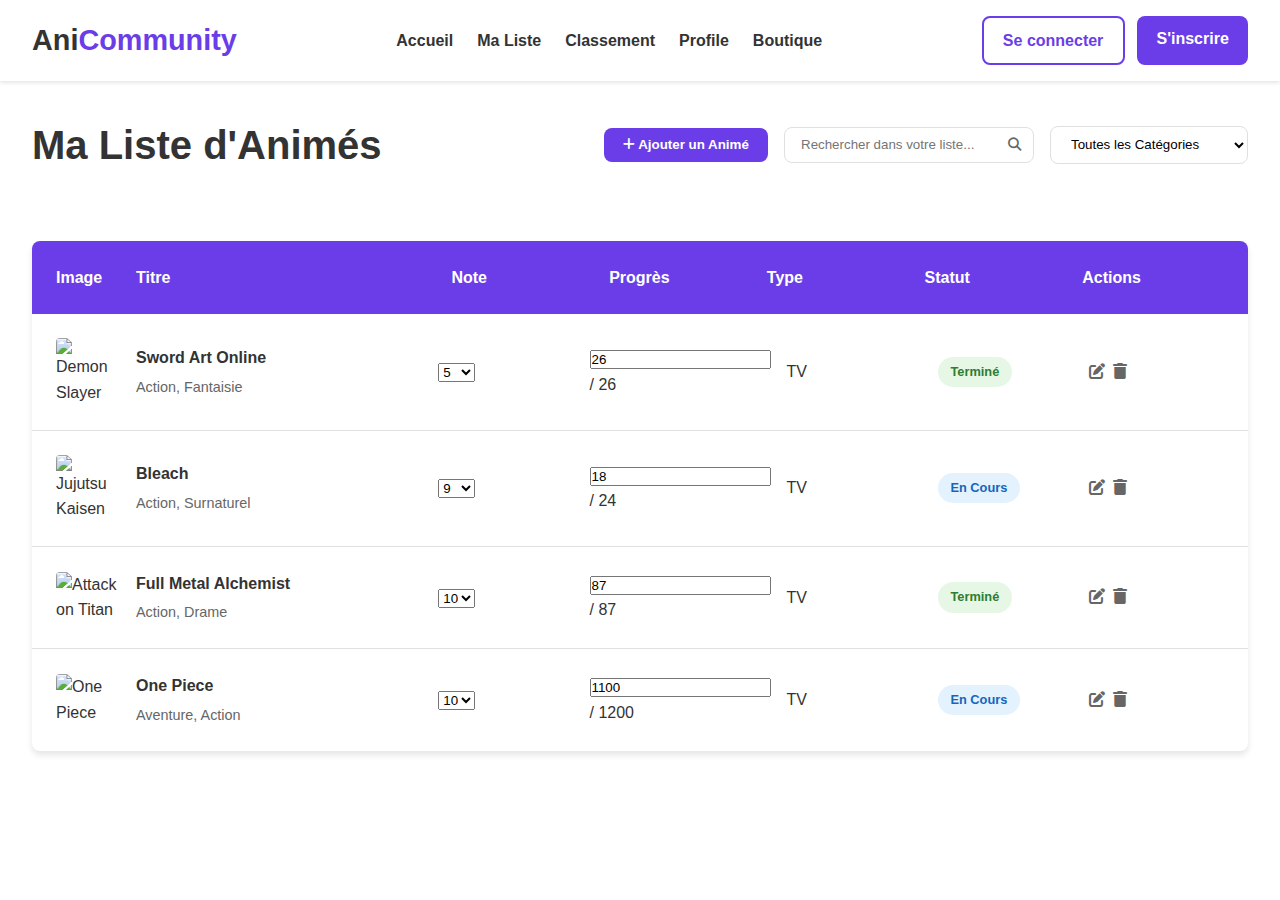
==== commit c9bb8281: "Ajoute image + modification classement" ====
--- a/anime-list.html
+++ b/anime-list.html
@@ -47,45 +47,6 @@
         </div>
     </section>
 
-    <section class="list-stats">
-        <div class="stat-card">
-            <div class="stat-icon">
-                <i class="fas fa-tv"></i>
-            </div>
-            <div class="stat-info">
-                <h3>127</h3>
-                <p>Total des Animés</p>
-            </div>
-        </div>
-        <div class="stat-card">
-            <div class="stat-icon">
-                <i class="fas fa-eye"></i>
-            </div>
-            <div class="stat-info">
-                <h3>89</h3>
-                <p>Terminés</p>
-            </div>
-        </div>
-        <div class="stat-card">
-            <div class="stat-icon">
-                <i class="fas fa-play"></i>
-            </div>
-            <div class="stat-info">
-                <h3>12</h3>
-                <p>En Cours</p>
-            </div>
-        </div>
-        <div class="stat-card">
-            <div class="stat-icon">
-                <i class="fas fa-clock"></i>
-            </div>
-            <div class="stat-info">
-                <h3>26</h3>
-                <p>À Regarder</p>
-            </div>
-        </div>
-    </section>
-
     <section class="anime-list">
         <div class="list-table">
             <div class="list-header-row">
@@ -100,30 +61,24 @@
 
             <div class="list-row">
                 <div class="list-cell image-cell">
-                    <img src="images/anime1.png" alt="Demon Slayer">
+                    <img src="https://m.media-amazon.com/images/M/MV5BN2NhYzU2NDEtYzI1NS00MjgzLThjZGUtOTYxNGJkZjZmNDdjXkEyXkFqcGc@._V1_FMjpg_UX1000_.jpg" alt="Demon Slayer">
                 </div>
                 <div class="list-cell title-cell">
-                    <h3>Demon Slayer</h3>
+                    <h3>Sword Art Online</h3>
                     <p>Action, Fantaisie</p>
                 </div>
                 <div class="list-cell score-cell">
-                    <div class="rating-input">
-                        <select>
-                            <option value="10">10</option>
-                            <option value="9">9</option>
-                            <option value="8">8</option>
-                            <option value="7">7</option>
-                            <option value="6">6</option>
-                            <option value="5" selected>5</option>
-                            <option value="4">4</option>
-                            <option value="3">3</option>
-                            <option value="2">2</option>
-                            <option value="1">1</option>
-                        </select>
-                    </div>
+                    <select>
+                        <option value="10">10</option>
+                        <option value="9">9</option>
+                        <option value="8">8</option>
+                        <option value="7">7</option>
+                        <option value="6">6</option>
+                        <option value="5" selected>5</option>
+                    </select>
                 </div>
                 <div class="list-cell progress-cell">
-                    <input type="text" value="26" class="episode-input"> / 26
+                    <input type="text" value="26"> / 26
                 </div>
                 <div class="list-cell type-cell">TV</div>
                 <div class="list-cell status-cell">
@@ -137,27 +92,86 @@
 
             <div class="list-row">
                 <div class="list-cell image-cell">
-                    <img src="images/anime2.png" alt="Jujutsu Kaisen">
+                    <img src="https://upload.wikimedia.org/wikipedia/en/7/72/Bleachanime.png" alt="Jujutsu Kaisen">
                 </div>
                 <div class="list-cell title-cell">
-                    <h3>Jujutsu Kaisen</h3>
+                    <h3>Bleach</h3>
                     <p>Action, Surnaturel</p>
                 </div>
                 <div class="list-cell score-cell">
-                    <div class="rating-input">
-                        <select>
-                            <option value="10">10</option>
-                            <option value="9" selected>9</option>
-                            <option value="8">8</option>
-                            <option value="7">7</option>
-                            <option value="6">6</option>
-                            <option value="5">5</option>
-                            <option value="4">4</option>
-                            <option value="3">3</option>
-                            <option value="2">2</option>
-                            <option value="1">1</option>
-                        </select>
-                    </div>
+                    <select>
+                        <option value="10">10</option>
+                        <option value="9" selected>9</option>
+                    </select>
                 </div>
                 <div class="list-cell progress-cell">
-                    <input type="text" value="18" class="episode-input"> / 24+                    <input type="text" value="18"> / 24
+                </div>
+                <div class="list-cell type-cell">TV</div>
+                <div class="list-cell status-cell">
+                    <span class="status-badge watching">En Cours</span>
+                </div>
+                <div class="list-cell actions-cell">
+                    <button class="btn-icon"><i class="fas fa-edit"></i></button>
+                    <button class="btn-icon"><i class="fas fa-trash"></i></button>
+                </div>
+            </div>
+
+            <div class="list-row">
+                <div class="list-cell image-cell">
+                    <img src="https://m.media-amazon.com/images/M/MV5BNDczZWMyMjEtZDI0ZS00YThjLWE2MjEtNTIxNmVmZDhkNDg5XkEyXkFqcGc@._V1_.jpg" alt="Attack on Titan">
+                </div>
+                <div class="list-cell title-cell">
+                    <h3>Full Metal Alchemist</h3>
+                    <p>Action, Drame</p>
+                </div>
+                <div class="list-cell score-cell">
+                    <select>
+                        <option value="10" selected>10</option>
+                        <option value="9">9</option>
+                    </select>
+                </div>
+                <div class="list-cell progress-cell">
+                    <input type="text" value="87"> / 87
+                </div>
+                <div class="list-cell type-cell">TV</div>
+                <div class="list-cell status-cell">
+                    <span class="status-badge completed">Terminé</span>
+                </div>
+                <div class="list-cell actions-cell">
+                    <button class="btn-icon"><i class="fas fa-edit"></i></button>
+                    <button class="btn-icon"><i class="fas fa-trash"></i></button>
+                </div>
+            </div>
+
+            <div class="list-row">
+                <div class="list-cell image-cell">
+                    <img src="https://disney.images.edge.bamgrid.com/ripcut-delivery/v1/variant/disney/52290985-bdbc-46b5-a5d6-1c23aa7ee348?/scale?width=506&aspectRatio=2.00&format=webp" alt="One Piece">
+                </div>
+                <div class="list-cell title-cell">
+                    <h3>One Piece</h3>
+                    <p>Aventure, Action</p>
+                </div>
+                <div class="list-cell score-cell">
+                    <select>
+                        <option value="10" selected>10</option>
+                        <option value="9">9</option>
+                    </select>
+                </div>
+                <div class="list-cell progress-cell">
+                    <input type="text" value="1100"> / 1200
+                </div>
+                <div class="list-cell type-cell">TV</div>
+                <div class="list-cell status-cell">
+                    <span class="status-badge watching">En Cours</span>
+                </div>
+                <div class="list-cell actions-cell">
+                    <button class="btn-icon"><i class="fas fa-edit"></i></button>
+                    <button class="btn-icon"><i class="fas fa-trash"></i></button>
+                </div>
+            </div>
+        </div>
+    </section>
+</main>
+</body>
+</html>
--- a/css/common.css
+++ b/css/common.css
@@ -0,0 +1,515 @@
+/* Global Styles */
+:root {
+  --primary-color: #6a3de8;
+  --primary-light: #8b68f1;
+  --primary-dark: #5429d0;
+  --secondary-color: #ff6b6b;
+  --secondary-light: #ff8e8e;
+  --secondary-dark: #e54b4b;
+  --text-color: #333333;
+  --text-light: #666666;
+  --background-color: #ffffff;
+  --background-alt: #f8f9fa;
+  --border-color: #e0e0e0;
+  --success-color: #4caf50;
+  --warning-color: #ff9800;
+  --danger-color: #f44336;
+  --box-shadow: 0 4px 6px rgba(0, 0, 0, 0.1);
+  --transition: all 0.3s ease;
+  --border-radius: 8px;
+}
+
+* {
+  margin: 0;
+  padding: 0;
+  box-sizing: border-box;
+}
+
+body {
+  font-family: "Segoe UI", Tahoma, Geneva, Verdana, sans-serif;
+  color: var(--text-color);
+  background-color: var(--background-color);
+  line-height: 1.6;
+}
+
+a {
+  text-decoration: none;
+  color: var(--primary-color);
+  transition: var(--transition);
+}
+
+a:hover {
+  color: var(--primary-dark);
+}
+
+ul {
+  list-style: none;
+}
+
+img {
+  max-width: 100%;
+  height: auto;
+}
+
+.container {
+  width: 100%;
+  max-width: 1200px;
+  margin: 0 auto;
+  padding: 0 20px;
+}
+
+.section-title {
+  font-size: 2rem;
+  font-weight: 700;
+  text-align: center;
+  margin-bottom: 2rem;
+  position: relative;
+  padding-bottom: 0.5rem;
+}
+
+.section-title::after {
+  content: "";
+  position: absolute;
+  bottom: 0;
+  left: 50%;
+  transform: translateX(-50%);
+  width: 50px;
+  height: 3px;
+  background-color: var(--primary-color);
+}
+
+/* Button Styles */
+.btn {
+  display: inline-block;
+  padding: 0.6rem 1.2rem;
+  border-radius: var(--border-radius);
+  font-weight: 600;
+  cursor: pointer;
+  transition: var(--transition);
+  border: none;
+  outline: none;
+  text-align: center;
+}
+
+.btn-primary {
+  background-color: var(--primary-color);
+  color: white;
+}
+
+.btn-primary:hover {
+  background-color: var(--primary-dark);
+}
+
+.btn-secondary {
+  background-color: transparent;
+  color: var(--primary-color);
+  border: 2px solid var(--primary-color);
+}
+
+.btn-secondary:hover {
+  background-color: var(--primary-color);
+  color: white;
+}
+
+.btn-large {
+  padding: 0.8rem 1.8rem;
+  font-size: 1.1rem;
+}
+
+.btn-icon {
+  background: none;
+  border: none;
+  color: var(--text-light);
+  cursor: pointer;
+  font-size: 1rem;
+  transition: var(--transition);
+}
+
+.btn-icon:hover {
+  color: var(--primary-color);
+}
+
+/* Navbar Styles */
+.navbar {
+  display: flex;
+  justify-content: space-between;
+  align-items: center;
+  padding: 1rem 2rem;
+  background-color: white;
+  box-shadow: 0 2px 4px rgba(0, 0, 0, 0.1);
+  position: sticky;
+  top: 0;
+  z-index: 1000;
+}
+
+.logo h1 {
+  font-size: 1.8rem;
+  font-weight: 800;
+  color: var(--text-color);
+}
+
+.logo span {
+  color: var(--primary-color);
+}
+
+.nav-links {
+  display: flex;
+  gap: 1.5rem;
+}
+
+.nav-links a {
+  color: var(--text-color);
+  font-weight: 600;
+  padding: 0.5rem 0;
+  position: relative;
+}
+
+.nav-links a::after {
+  content: "";
+  position: absolute;
+  bottom: 0;
+  left: 0;
+  width: 0;
+  height: 2px;
+  background-color: var(--primary-color);
+  transition: var(--transition);
+}
+
+.nav-links a:hover::after,
+.nav-links a.active::after {
+  width: 100%;
+}
+
+.nav-links a.active {
+  color: var(--primary-color);
+}
+
+.auth-buttons {
+  display: flex;
+  gap: 0.8rem;
+}
+
+.hamburger {
+  display: none;
+  flex-direction: column;
+  cursor: pointer;
+}
+
+.hamburger span {
+  width: 25px;
+  height: 3px;
+  background-color: var(--text-color);
+  margin: 2px 0;
+  transition: var(--transition);
+}
+
+/* Footer Styles */
+footer {
+  background-color: #2c2c2c;
+  color: white;
+  padding: 3rem 2rem 1rem;
+}
+
+.footer-content {
+  display: flex;
+  flex-wrap: wrap;
+  justify-content: space-between;
+  margin-bottom: 2rem;
+}
+
+.footer-logo h2 {
+  font-size: 1.8rem;
+  margin-bottom: 1rem;
+}
+
+.footer-logo span {
+  color: var(--primary-light);
+}
+
+.footer-logo p {
+  opacity: 0.8;
+}
+
+.footer-links {
+  display: flex;
+  flex-wrap: wrap;
+  gap: 3rem;
+}
+
+.footer-column h3 {
+  margin-bottom: 1.2rem;
+  font-size: 1.2rem;
+  position: relative;
+  padding-bottom: 0.5rem;
+}
+
+.footer-column h3::after {
+  content: "";
+  position: absolute;
+  bottom: 0;
+  left: 0;
+  width: 30px;
+  height: 2px;
+  background-color: var(--primary-light);
+}
+
+.footer-column ul li {
+  margin-bottom: 0.8rem;
+}
+
+.footer-column ul li a {
+  color: rgba(255, 255, 255, 0.8);
+  transition: var(--transition);
+}
+
+.footer-column ul li a:hover {
+  color: var(--primary-light);
+}
+
+.social-icons {
+  display: flex;
+  gap: 1rem;
+}
+
+.social-icons a {
+  display: flex;
+  align-items: center;
+  justify-content: center;
+  width: 40px;
+  height: 40px;
+  border-radius: 50%;
+  background-color: rgba(255, 255, 255, 0.1);
+  color: white;
+  transition: var(--transition);
+}
+
+.social-icons a:hover {
+  background-color: var(--primary-color);
+  transform: translateY(-3px);
+}
+
+.footer-bottom {
+  text-align: center;
+  padding-top: 1.5rem;
+  border-top: 1px solid rgba(255, 255, 255, 0.1);
+}
+
+.footer-bottom p {
+  opacity: 0.7;
+  font-size: 0.9rem;
+}
+
+/* Common Components */
+.pagination {
+  display: flex;
+  justify-content: center;
+  gap: 0.5rem;
+  margin-top: 2rem;
+}
+
+.pagination-btn {
+  width: 40px;
+  height: 40px;
+  display: flex;
+  align-items: center;
+  justify-content: center;
+  border: 1px solid var(--border-color);
+  background-color: white;
+  border-radius: 4px;
+  cursor: pointer;
+  transition: var(--transition);
+}
+
+.pagination-btn:hover {
+  border-color: var(--primary-color);
+  color: var(--primary-color);
+}
+
+.pagination-btn.active {
+  background-color: var(--primary-color);
+  color: white;
+  border-color: var(--primary-color);
+}
+
+/* Tab Components */
+.tab-btn {
+  background: none;
+  border: none;
+  padding: 0.5rem 1rem;
+  font-size: 1rem;
+  font-weight: 600;
+  color: var(--text-light);
+  cursor: pointer;
+  transition: var(--transition);
+  position: relative;
+}
+
+.tab-btn::after {
+  content: "";
+  position: absolute;
+  bottom: -1rem;
+  left: 0;
+  width: 0;
+  height: 3px;
+  background-color: var(--primary-color);
+  transition: var(--transition);
+}
+
+.tab-btn:hover {
+  color: var(--primary-color);
+}
+
+.tab-btn.active {
+  color: var(--primary-color);
+}
+
+.tab-btn.active::after {
+  width: 100%;
+}
+
+.tab-content {
+  display: none;
+}
+
+.tab-content.active {
+  display: block;
+}
+
+/* Anime Card Component */
+.anime-grid {
+  display: grid;
+  grid-template-columns: repeat(auto-fill, minmax(220px, 1fr));
+  gap: 2rem;
+  margin: 2rem 0;
+}
+
+.anime-card {
+  background-color: white;
+  border-radius: var(--border-radius);
+  overflow: hidden;
+  box-shadow: var(--box-shadow);
+  transition: var(--transition);
+}
+
+.anime-card:hover {
+  transform: translateY(-5px);
+}
+
+.anime-image {
+  position: relative;
+  height: 250px;
+  overflow: hidden;
+}
+
+.anime-image img {
+  width: 100%;
+  height: 100%;
+  object-fit: cover;
+  transition: var(--transition);
+}
+
+.anime-card:hover .anime-image img {
+  transform: scale(1.05);
+}
+
+.rating {
+  position: absolute;
+  top: 10px;
+  right: 10px;
+  background-color: var(--primary-color);
+  color: white;
+  padding: 0.3rem 0.6rem;
+  border-radius: 20px;
+  font-weight: 700;
+  font-size: 0.9rem;
+}
+
+.anime-info {
+  padding: 1rem;
+}
+
+.anime-info h3 {
+  margin-bottom: 0.5rem;
+  font-size: 1.2rem;
+}
+
+.anime-info p {
+  color: var(--text-light);
+  font-size: 0.9rem;
+}
+
+/* Responsive Styles */
+@media (max-width: 1024px) {
+  .footer-content {
+    flex-direction: column;
+    gap: 2rem;
+  }
+}
+
+@media (max-width: 768px) {
+  .navbar {
+    position: relative;
+  }
+
+  .nav-links {
+    position: absolute;
+    top: 100%;
+    left: 0;
+    width: 100%;
+    flex-direction: column;
+    background-color: white;
+    padding: 1rem 0;
+    box-shadow: 0 4px 6px rgba(0, 0, 0, 0.1);
+    display: none;
+    z-index: 1000;
+  }
+
+  .nav-links.active {
+    display: flex;
+  }
+
+  .hamburger {
+    display: flex;
+  }
+
+  .hamburger.active span:nth-child(1) {
+    transform: rotate(45deg) translate(5px, 5px);
+  }
+
+  .hamburger.active span:nth-child(2) {
+    opacity: 0;
+  }
+
+  .hamburger.active span:nth-child(3) {
+    transform: rotate(-45deg) translate(5px, -5px);
+  }
+
+  .auth-buttons {
+    display: none;
+  }
+
+  .footer-content {
+    flex-direction: column;
+    gap: 2rem;
+  }
+
+  .footer-links {
+    flex-direction: column;
+    gap: 2rem;
+  }
+
+  .anime-grid {
+    grid-template-columns: 1fr;
+  }
+}
+
+@media (max-width: 480px) {
+  .section-title {
+    font-size: 1.5rem;
+  }
+
+  .tab-btn::after {
+    bottom: 0;
+  }
+}
+
--- a/css/anime-list.css
+++ b/css/anime-list.css
@@ -0,0 +1,259 @@
+/* Anime List Page Styles */
+.list-header {
+  display: flex;
+  flex-wrap: wrap;
+  justify-content: space-between;
+  align-items: center;
+  margin-bottom: 2rem;
+  padding: 2rem;
+}
+
+.list-header h1 {
+  font-size: 2.5rem;
+}
+
+.list-actions {
+  display: flex;
+  flex-wrap: wrap;
+  gap: 1rem;
+  align-items: center;
+}
+
+.search-container {
+  position: relative;
+}
+
+.search-container input {
+  padding: 0.6rem 1rem;
+  padding-right: 2.5rem;
+  border: 1px solid var(--border-color);
+  border-radius: var(--border-radius);
+  width: 250px;
+}
+
+.search-btn {
+  position: absolute;
+  right: 0;
+  top: 0;
+  height: 100%;
+  width: 40px;
+  background: none;
+  border: none;
+  color: var(--text-light);
+  cursor: pointer;
+}
+
+.filter-container select {
+  padding: 0.6rem 1rem;
+  border: 1px solid var(--border-color);
+  border-radius: var(--border-radius);
+  background-color: white;
+}
+
+.list-stats {
+  display: grid;
+  grid-template-columns: repeat(auto-fit, minmax(200px, 1fr));
+  gap: 1.5rem;
+  margin-bottom: 2rem;
+  padding: 0 2rem;
+}
+
+.stat-card {
+  display: flex;
+  align-items: center;
+  background-color: white;
+  padding: 1.5rem;
+  border-radius: var(--border-radius);
+  box-shadow: var(--box-shadow);
+}
+
+.stat-icon {
+  font-size: 2rem;
+  color: var(--primary-color);
+  margin-right: 1rem;
+}
+
+.stat-info h3 {
+  font-size: 1.8rem;
+  margin-bottom: 0.3rem;
+  color: var(--primary-color);
+}
+
+.anime-list {
+  padding: 0 2rem 4rem;
+}
+
+.list-table {
+  background-color: white;
+  border-radius: var(--border-radius);
+  overflow: hidden;
+  box-shadow: var(--box-shadow);
+  margin-bottom: 2rem;
+}
+
+.list-header-row {
+  display: grid;
+  grid-template-columns: 80px 2fr 1fr 1fr 1fr 1fr 1fr;
+  padding: 1rem;
+  background-color: var(--primary-color);
+  color: white;
+  font-weight: 600;
+}
+
+.list-row {
+  display: grid;
+  grid-template-columns: 80px 2fr 1fr 1fr 1fr 1fr 1fr;
+  padding: 1rem;
+  align-items: center;
+  border-bottom: 1px solid var(--border-color);
+}
+
+.list-row:last-child {
+  border-bottom: none;
+}
+
+.list-cell {
+  padding: 0.5rem;
+}
+
+.image-cell img {
+  width: 60px;
+  height: 80px;
+  object-fit: cover;
+  border-radius: 4px;
+}
+
+.title-cell h3 {
+  font-size: 1rem;
+  margin-bottom: 0.3rem;
+}
+
+.title-cell p {
+  font-size: 0.9rem;
+  color: var(--text-light);
+}
+
+.rating-input select {
+  padding: 0.3rem;
+  border: 1px solid var(--border-color);
+  border-radius: 4px;
+}
+
+.episode-input {
+  width: 40px;
+  padding: 0.3rem;
+  text-align: center;
+  border: 1px solid var(--border-color);
+  border-radius: 4px;
+}
+
+.status-badge {
+  display: inline-block;
+  padding: 0.3rem 0.8rem;
+  border-radius: 20px;
+  font-size: 0.8rem;
+  font-weight: 600;
+}
+
+.status-badge.completed {
+  background-color: #e6f7e6;
+  color: #2e7d32;
+}
+
+.status-badge.watching {
+  background-color: #e3f2fd;
+  color: #1565c0;
+}
+
+.status-badge.plan {
+  background-color: #fff8e1;
+  color: #ff8f00;
+}
+
+.actions-cell {
+  display: flex;
+  gap: 0.5rem;
+}
+
+.import-export {
+  padding: 4rem 2rem;
+  background-color: var(--background-alt);
+}
+
+.import-export-options {
+  display: grid;
+  grid-template-columns: repeat(auto-fit, minmax(300px, 1fr));
+  gap: 2rem;
+  margin-top: 2rem;
+}
+
+.option-card {
+  background-color: white;
+  padding: 2rem;
+  border-radius: var(--border-radius);
+  box-shadow: var(--box-shadow);
+  text-align: center;
+}
+
+.option-icon {
+  font-size: 2.5rem;
+  color: var(--primary-color);
+  margin-bottom: 1rem;
+}
+
+.option-card h3 {
+  margin-bottom: 0.8rem;
+}
+
+.option-card p {
+  margin-bottom: 1.5rem;
+  color: var(--text-light);
+}
+
+/* Responsive Styles */
+@media (max-width: 1024px) {
+  .list-header-row,
+  .list-row {
+    grid-template-columns: 80px 2fr 1fr 1fr 1fr;
+  }
+
+  .type-cell,
+  .actions-cell {
+    display: none;
+  }
+}
+
+@media (max-width: 768px) {
+  .list-header {
+    flex-direction: column;
+    align-items: flex-start;
+    gap: 1rem;
+  }
+
+  .list-actions {
+    width: 100%;
+  }
+
+  .search-container input {
+    width: 100%;
+  }
+
+  .list-header-row,
+  .list-row {
+    grid-template-columns: 80px 2fr 1fr;
+  }
+
+  .score-cell,
+  .progress-cell,
+  .type-cell,
+  .actions-cell {
+    display: none;
+  }
+}
+
+@media (max-width: 480px) {
+  .list-stats {
+    grid-template-columns: 1fr;
+  }
+}
+
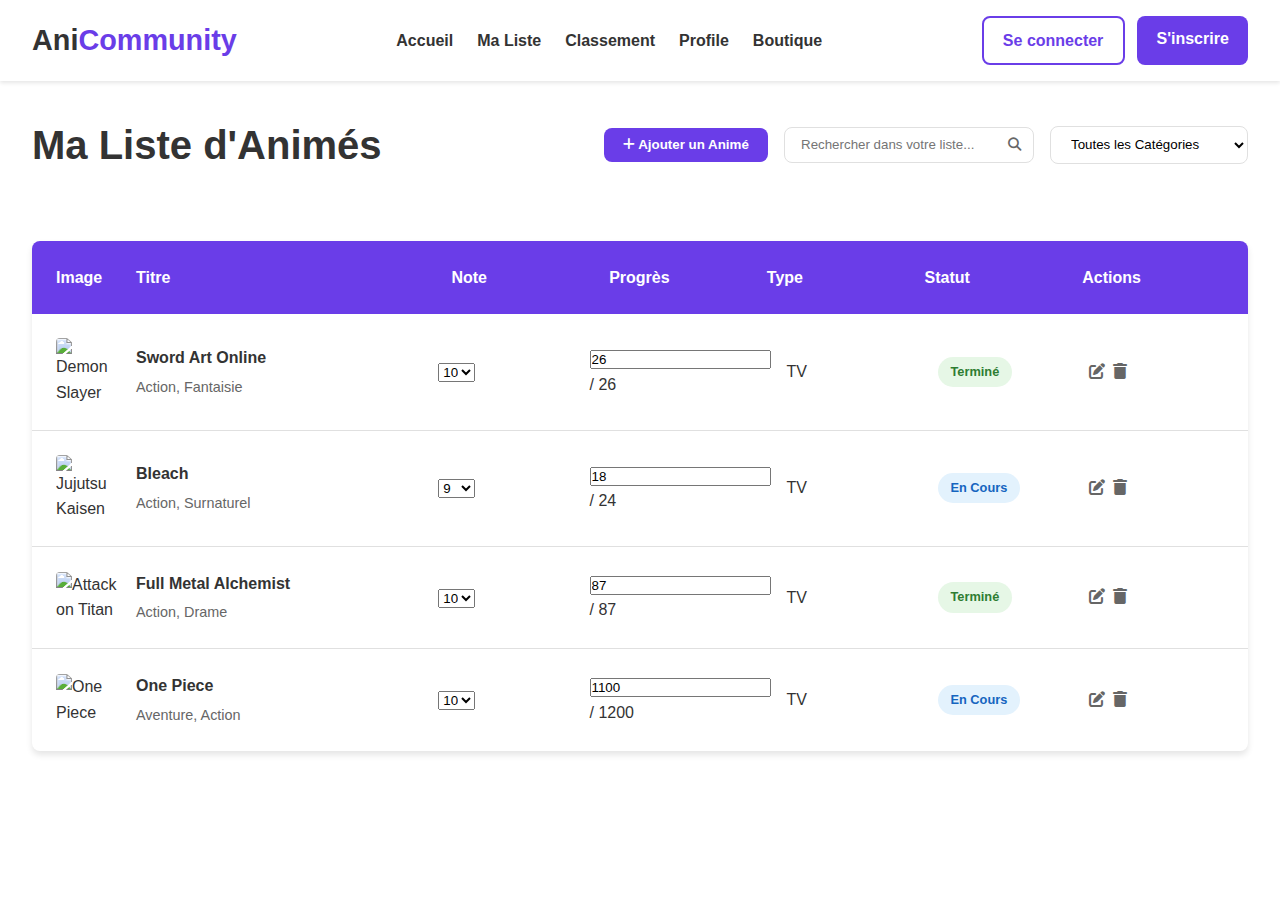
==== commit fb7300bc: "Corrections d'erreurs d'un avis frauduleux" ====
--- a/anime-list.html
+++ b/anime-list.html
@@ -69,12 +69,12 @@
                 </div>
                 <div class="list-cell score-cell">
                     <select>
-                        <option value="10">10</option>
+                        <option value="10" selected>10</option>
                         <option value="9">9</option>
                         <option value="8">8</option>
                         <option value="7">7</option>
                         <option value="6">6</option>
-                        <option value="5" selected>5</option>
+                        <option value="5">5</option>
                     </select>
                 </div>
                 <div class="list-cell progress-cell">
